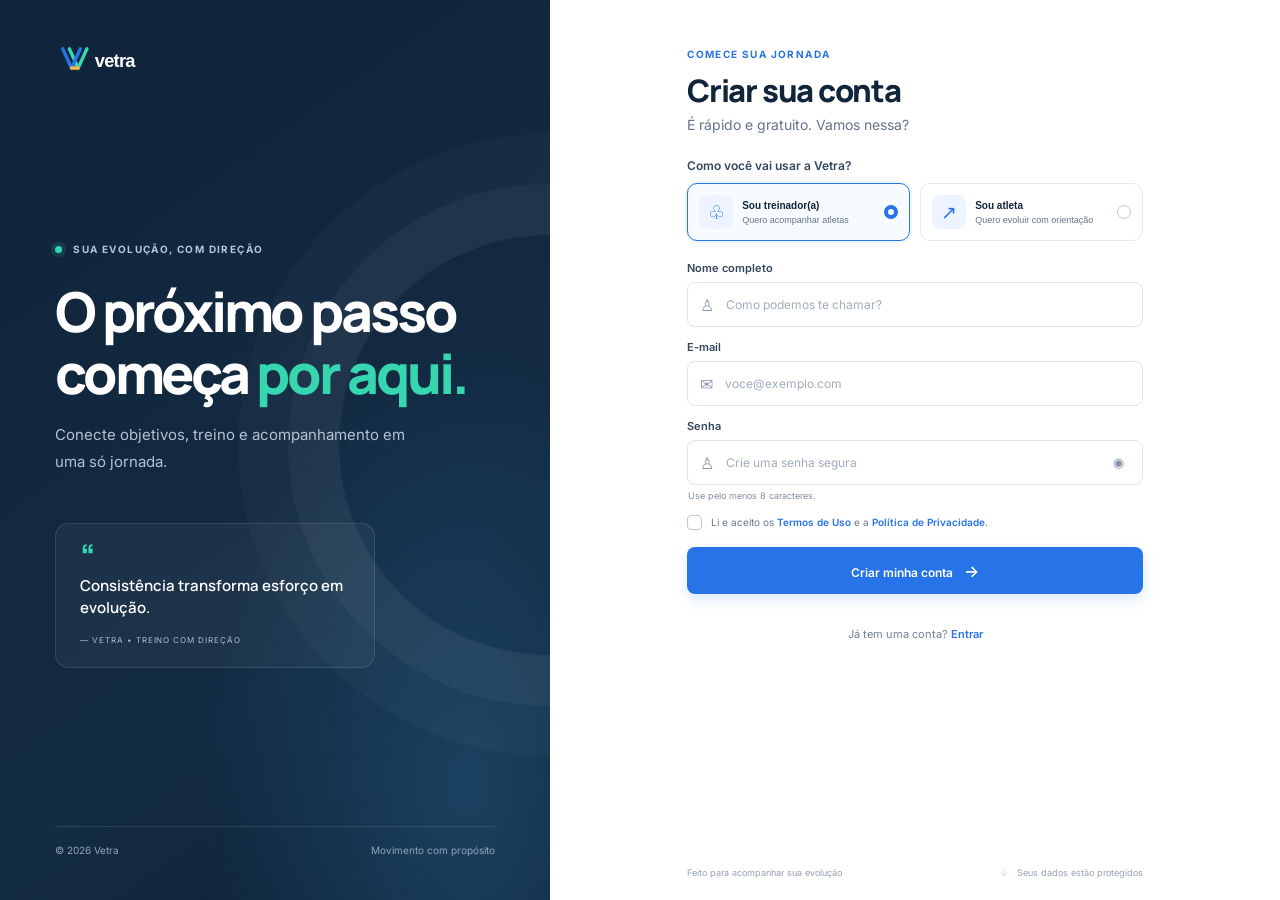
==== index.html @ 1fa02677 "Initial commit: adicionar arquivos da plataforma" ====
<!doctype html><html lang="pt-BR"><head><meta charset="UTF-8"><meta name="viewport" content="width=device-width,initial-scale=1"><meta name="theme-color" content="#10243a"><title>Criar conta | Vetra</title><link rel="preconnect" href="https://fonts.googleapis.com"><link rel="preconnect" href="https://fonts.gstatic.com" crossorigin><link href="https://fonts.googleapis.com/css2?family=Inter:wght@400;500;600;700&family=Manrope:wght@500;600;700;800&display=swap" rel="stylesheet"><link rel="stylesheet" href="styles.css"></head><body><main class="shell"><aside class="brand"><img class="logo" src="assets/vetra-logo-branco.svg" alt="Vetra — Treino com direção"><div class="brand-copy"><span class="eyebrow"><i></i> SUA EVOLUÇÃO, COM DIREÇÃO</span><h1>O próximo passo<br>começa <em>por aqui.</em></h1><p>Conecte objetivos, treino e acompanhamento em uma só jornada.</p><div class="quote"><b>“</b><strong>Consistência transforma esforço em evolução.</strong><small>— VETRA • TREINO COM DIREÇÃO</small></div></div><div class="brand-foot"><span>© 2026 Vetra</span><span>Movimento com propósito</span></div></aside><section class="panel"><img class="mobile-logo" src="assets/vetra-logo.svg" alt="Vetra"><div class="form-wrap"><div class="heading"><span class="step">COMECE SUA JORNADA</span><h2>Criar sua conta</h2><p>É rápido e gratuito. Vamos nessa?</p></div><label class="role-title">Como você vai usar a Vetra?</label><div class="roles" role="tablist"><button class="role active" data-role="treinador(a)" aria-selected="true" role="tab"><span class="role-icon">♧</span><span><b>Sou treinador(a)</b><small>Quero acompanhar atletas</small></span><i class="radio"></i></button><button class="role" data-role="atleta" aria-selected="false" role="tab"><span class="role-icon">↗</span><span><b>Sou atleta</b><small>Quero evoluir com orientação</small></span><i class="radio"></i></button></div><form id="signup" novalidate><div class="field"><label for="name">Nome completo</label><div class="input"><span>♙</span><input id="name" autocomplete="name" placeholder="Como podemos te chamar?" required></div><small class="error"></small></div><div class="field"><label for="email">E-mail</label><div class="input"><span>✉</span><input id="email" type="email" autocomplete="email" placeholder="voce@exemplo.com" required></div><small class="error"></small></div><div class="field"><label for="password">Senha</label><div class="input"><span>♙</span><input id="password" type="password" autocomplete="new-password" minlength="8" placeholder="Crie uma senha segura" required><button type="button" id="toggle" aria-label="Mostrar senha">◉</button></div><small class="hint">Use pelo menos 8 caracteres.</small><small class="error"></small></div><label class="terms"><input id="accept" type="checkbox"><span class="check"></span><span>Li e aceito os <a href="#termos">Termos de Uso</a> e a <a href="#privacidade">Política de Privacidade</a>.</span></label><button class="submit" type="submit">Criar minha conta <span>→</span></button><p class="feedback" aria-live="polite"></p></form><div class="login">Já tem uma conta? <a href="#login">Entrar</a></div></div><footer><span>Feito para acompanhar sua evolução</span><span>♧ &nbsp; Seus dados estão protegidos</span></footer></section></main><script src="app.js"></script></body></html>
---- styles.css ----
:root{font-family:Inter,Arial,sans-serif;color:#10243a;background:#f5f8fc;--navy:#10243a;--blue:#2674e8;--mint:#35d6b0;--muted:#64748b;--line:#e4eaf2}*{box-sizing:border-box}body{margin:0;min-width:320px}.shell{min-height:100vh;display:grid;grid-template-columns:minmax(350px,43%) 1fr;background:#fff}.brand{position:relative;overflow:hidden;display:flex;flex-direction:column;padding:44px 10%;color:white;background:radial-gradient(ellipse at 85% 87%,#1b4261,transparent 40%),linear-gradient(145deg,#10243a,#132b43 68%,#0d2034)}.brand:after{content:"";position:absolute;width:420px;height:420px;border-radius:50%;border:1px solid #ffffff12;right:-210px;top:26%;box-shadow:0 0 0 50px #ffffff09,0 0 0 100px #ffffff06}.logo{width:140px}.brand-copy{position:relative;z-index:1;margin:auto 0}.eyebrow,.step{font-size:10px;letter-spacing:.14em;font-weight:700}.eyebrow{color:#b5c6d5}.eyebrow i{display:inline-block;width:7px;height:7px;margin-right:8px;border-radius:50%;background:var(--mint);box-shadow:0 0 0 4px #35d6b022}.brand h1{font:800 clamp(40px,4.3vw,58px)/1.12 Manrope,Inter,sans-serif;letter-spacing:-.055em;margin:24px 0 16px}.brand h1 em{font-style:normal;color:var(--mint)}.brand-copy>p{color:#b4c3d2;font-size:15px;line-height:1.8;max-width:370px}.quote{margin-top:48px;padding:22px 24px;width:min(320px,100%);border:1px solid #ffffff1c;background:#ffffff0b;border-radius:14px;display:grid;gap:9px}.quote b{font:700 34px/20px Manrope;color:var(--mint)}.quote strong{font:600 15px/1.5 Manrope}.quote small{color:#adbdcc;font-size:8px;letter-spacing:.12em;margin-top:6px}.brand-foot{position:relative;z-index:1;border-top:1px solid #ffffff1a;padding-top:17px;display:flex;justify-content:space-between;color:#91a5b9;font-size:10px}.panel{min-height:100vh;display:flex;flex-direction:column;align-items:center;justify-content:center;padding:42px 6% 22px}.form-wrap{width:min(100%,456px)}.heading{margin-bottom:25px}.step{color:var(--blue)}h2{font:800 31px/1.2 Manrope,Inter,sans-serif;letter-spacing:-.04em;margin:10px 0 7px}.heading p{font-size:14px;color:var(--muted);margin:0}.role-title{display:block;font-size:12px;font-weight:600;margin-bottom:10px;color:#34465b}.roles{display:grid;grid-template-columns:1fr 1fr;gap:10px;margin-bottom:20px}.role{display:flex;align-items:center;gap:9px;text-align:left;border:1px solid var(--line);background:#fff;border-radius:10px;padding:11px;cursor:pointer;color:var(--navy)}.role.active{border-color:var(--blue);background:#f7faff;box-shadow:0 0 0 2px #2674e812}.role-icon{display:grid;place-items:center;width:34px;height:34px;flex:0 0 34px;border-radius:9px;background:#edf4ff;color:var(--blue);font-size:19px}.role b{display:block;font-size:10px}.role small{display:block;font-size:9px;color:var(--muted);margin-top:4px;white-space:nowrap}.radio{margin-left:auto;width:14px;height:14px;flex:0 0 14px;border:1px solid #bdc9d7;border-radius:50%}.role.active .radio{border:4px solid var(--blue)}.field{margin-bottom:13px}.field label{display:block;font-size:11px;font-weight:600;margin-bottom:7px;color:#34465b}.input{height:45px;display:flex;align-items:center;gap:10px;padding:0 12px;border:1px solid #dce4ed;border-radius:8px}.input:focus-within{border-color:#7aa8f1;box-shadow:0 0 0 3px #2674e814}.input>span{color:#8b9aae}.input input{width:100%;border:0;outline:0;font:12px Inter;color:var(--navy)}.input input::placeholder{color:#a1adbb}.input button{border:0;background:none;color:#8392a5;cursor:pointer}.hint,.error{display:block;font-size:9px;color:#8290a0;margin:5px 1px 0}.error{display:none;color:#cc4452}.field.invalid .input{border-color:#d65965}.field.invalid .error{display:block}.field.invalid .hint{display:none}.terms{display:flex;align-items:flex-start;gap:9px;margin:7px 0 17px;color:#68778a;font-size:10px;line-height:1.6;cursor:pointer}.terms input{position:absolute;opacity:0}.check{width:15px;height:15px;flex:0 0 15px;margin-top:1px;border:1px solid #bdc9d7;border-radius:4px}.terms input:checked+.check{background:var(--blue);border-color:var(--blue)}.terms input:checked+.check:after{content:'✓';display:block;text-align:center;color:white;font-size:11px}.terms a,.login a{color:var(--blue);font-weight:600;text-decoration:none}.terms a:hover,.login a:hover{text-decoration:underline}.submit{width:100%;height:47px;border:0;border-radius:8px;background:var(--blue);color:#fff;font:600 12px Inter;cursor:pointer;box-shadow:0 5px 13px #2674e82b}.submit:hover{background:#1d65d0}.submit span{margin-left:8px;font-size:16px}.feedback{min-height:14px;margin:7px 0 0;text-align:center;color:#16876e;font-size:10px}.feedback.error{color:#cc4452}.login{text-align:center;margin-top:12px;font-size:11px;color:#718096}footer{width:min(100%,456px);display:flex;justify-content:space-between;gap:12px;margin-top:auto;padding-top:28px;color:#94a1b1;font-size:9px}.mobile-logo{display:none}@media(max-width:900px){.shell{grid-template-columns:38% 1fr}.brand{padding:34px 8%}.brand h1{font-size:42px}.panel{padding-inline:5%}.roles{grid-template-columns:1fr;gap:7px;margin-bottom:15px}.role{padding:9px 11px}}@media(max-width:680px){.shell{display:block}.brand{display:none}.panel{min-height:100vh;justify-content:flex-start;padding:22px 22px 18px}.mobile-logo{display:block;width:116px;margin:0 auto 34px}.form-wrap{margin:auto 0}.heading h2{font-size:28px}.roles{grid-template-columns:1fr 1fr}.role{gap:7px;padding:10px 8px}.role-icon{width:30px;height:30px;flex-basis:30px}.role b{font-size:9px}.role small{font-size:8px}.radio{width:12px;height:12px;flex-basis:12px}footer{margin:30px auto 0;padding-top:15px;border-top:1px solid #edf0f5;flex-wrap:wrap}}@media(max-width:370px){.panel{padding-inline:16px}.roles{grid-template-columns:1fr}.role{padding:10px}}
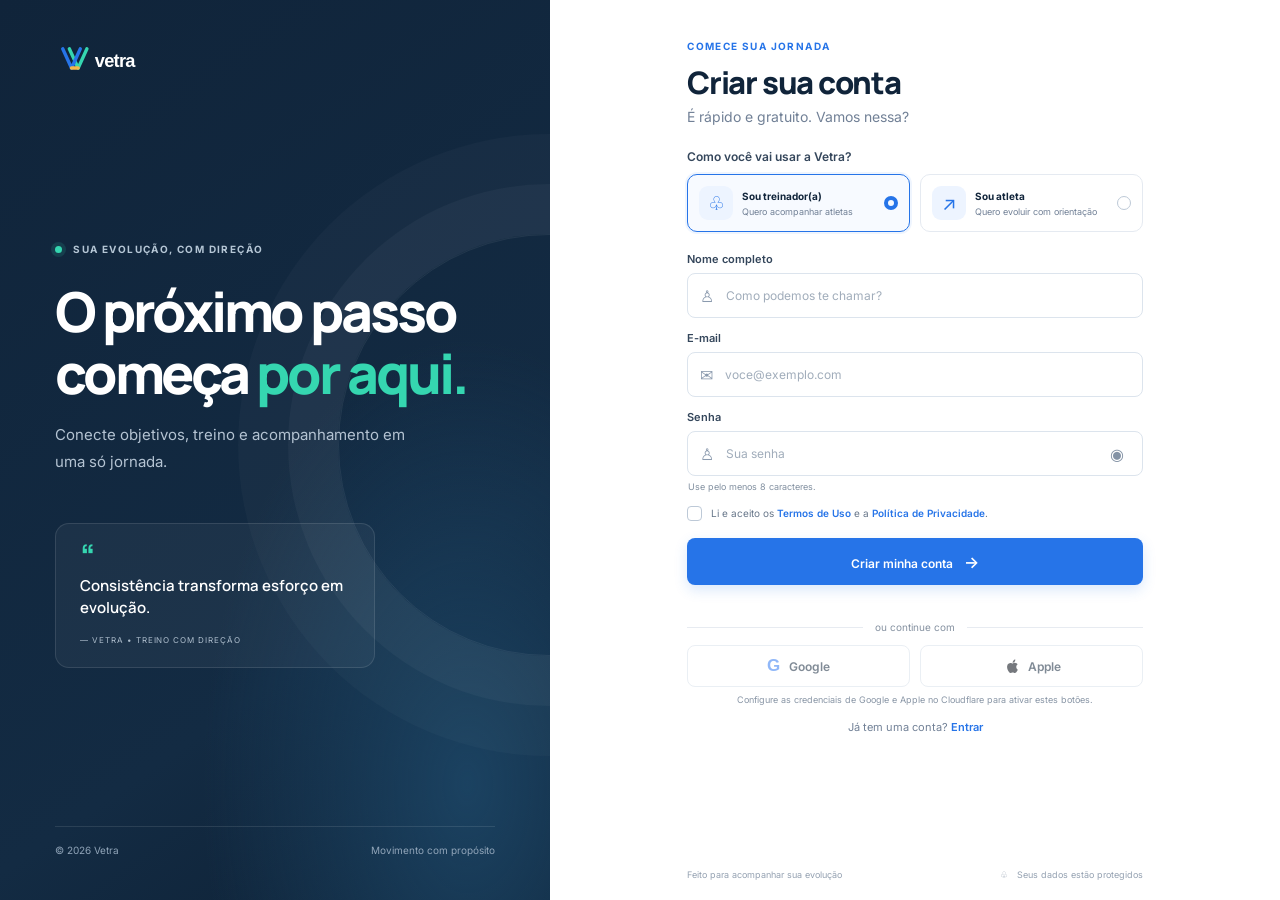
==== commit 532d7f22: "Add authentication and trainer workspace" ====
--- a/index.html
+++ b/index.html
@@ -1 +1,73 @@
-<!doctype html><html lang="pt-BR"><head><meta charset="UTF-8"><meta name="viewport" content="width=device-width,initial-scale=1"><meta name="theme-color" content="#10243a"><title>Criar conta | Vetra</title><link rel="preconnect" href="https://fonts.googleapis.com"><link rel="preconnect" href="https://fonts.gstatic.com" crossorigin><link href="https://fonts.googleapis.com/css2?family=Inter:wght@400;500;600;700&family=Manrope:wght@500;600;700;800&display=swap" rel="stylesheet"><link rel="stylesheet" href="styles.css"></head><body><main class="shell"><aside class="brand"><img class="logo" src="assets/vetra-logo-branco.svg" alt="Vetra — Treino com direção"><div class="brand-copy"><span class="eyebrow"><i></i> SUA EVOLUÇÃO, COM DIREÇÃO</span><h1>O próximo passo<br>começa <em>por aqui.</em></h1><p>Conecte objetivos, treino e acompanhamento em uma só jornada.</p><div class="quote"><b>“</b><strong>Consistência transforma esforço em evolução.</strong><small>— VETRA • TREINO COM DIREÇÃO</small></div></div><div class="brand-foot"><span>© 2026 Vetra</span><span>Movimento com propósito</span></div></aside><section class="panel"><img class="mobile-logo" src="assets/vetra-logo.svg" alt="Vetra"><div class="form-wrap"><div class="heading"><span class="step">COMECE SUA JORNADA</span><h2>Criar sua conta</h2><p>É rápido e gratuito. Vamos nessa?</p></div><label class="role-title">Como você vai usar a Vetra?</label><div class="roles" role="tablist"><button class="role active" data-role="treinador(a)" aria-selected="true" role="tab"><span class="role-icon">♧</span><span><b>Sou treinador(a)</b><small>Quero acompanhar atletas</small></span><i class="radio"></i></button><button class="role" data-role="atleta" aria-selected="false" role="tab"><span class="role-icon">↗</span><span><b>Sou atleta</b><small>Quero evoluir com orientação</small></span><i class="radio"></i></button></div><form id="signup" novalidate><div class="field"><label for="name">Nome completo</label><div class="input"><span>♙</span><input id="name" autocomplete="name" placeholder="Como podemos te chamar?" required></div><small class="error"></small></div><div class="field"><label for="email">E-mail</label><div class="input"><span>✉</span><input id="email" type="email" autocomplete="email" placeholder="voce@exemplo.com" required></div><small class="error"></small></div><div class="field"><label for="password">Senha</label><div class="input"><span>♙</span><input id="password" type="password" autocomplete="new-password" minlength="8" placeholder="Crie uma senha segura" required><button type="button" id="toggle" aria-label="Mostrar senha">◉</button></div><small class="hint">Use pelo menos 8 caracteres.</small><small class="error"></small></div><label class="terms"><input id="accept" type="checkbox"><span class="check"></span><span>Li e aceito os <a href="#termos">Termos de Uso</a> e a <a href="#privacidade">Política de Privacidade</a>.</span></label><button class="submit" type="submit">Criar minha conta <span>→</span></button><p class="feedback" aria-live="polite"></p></form><div class="login">Já tem uma conta? <a href="#login">Entrar</a></div></div><footer><span>Feito para acompanhar sua evolução</span><span>♧ &nbsp; Seus dados estão protegidos</span></footer></section></main><script src="app.js"></script></body></html>+<!doctype html>
+<html lang="pt-BR">
+<head>
+  <meta charset="UTF-8"><meta name="viewport" content="width=device-width,initial-scale=1"><meta name="theme-color" content="#10243a">
+  <meta name="description" content="Vetra — gestão de treinos e acompanhamento de atletas.">
+  <title>Vetra — Treino com direção</title>
+  <link rel="preconnect" href="https://fonts.googleapis.com"><link rel="preconnect" href="https://fonts.gstatic.com" crossorigin>
+  <link href="https://fonts.googleapis.com/css2?family=Inter:wght@400;500;600;700&family=Manrope:wght@500;600;700;800&display=swap" rel="stylesheet">
+  <link rel="stylesheet" href="styles.css">
+</head>
+<body>
+<div id="auth-view">
+  <main class="auth-shell">
+    <aside class="brand">
+      <img class="logo" src="assets/vetra-logo-branco.svg" alt="Vetra — Treino com direção">
+      <div class="brand-copy"><span class="eyebrow"><i></i> SUA EVOLUÇÃO, COM DIREÇÃO</span><h1>O próximo passo<br>começa <em>por aqui.</em></h1><p>Conecte objetivos, treino e acompanhamento em uma só jornada.</p><div class="quote"><b>“</b><strong>Consistência transforma esforço em evolução.</strong><small>— VETRA • TREINO COM DIREÇÃO</small></div></div>
+      <div class="brand-foot"><span>© 2026 Vetra</span><span>Movimento com propósito</span></div>
+    </aside>
+    <section class="auth-panel">
+      <img class="mobile-logo" src="assets/vetra-logo.svg" alt="Vetra">
+      <div class="auth-wrap">
+        <div class="auth-heading"><span class="step" id="auth-eyebrow">COMECE SUA JORNADA</span><h2 id="auth-title">Criar sua conta</h2><p id="auth-subtitle">É rápido e gratuito. Vamos nessa?</p></div>
+        <div id="signup-role">
+          <label class="role-title">Como você vai usar a Vetra?</label>
+          <div class="roles" role="tablist" aria-label="Tipo de conta">
+            <button class="role active" data-role="treinador(a)" aria-selected="true" role="tab"><span class="role-icon">♧</span><span><b>Sou treinador(a)</b><small>Quero acompanhar atletas</small></span><i class="radio"></i></button>
+            <button class="role" data-role="atleta" aria-selected="false" role="tab"><span class="role-icon">↗</span><span><b>Sou atleta</b><small>Quero evoluir com orientação</small></span><i class="radio"></i></button>
+          </div>
+        </div>
+        <form id="auth-form" novalidate>
+          <div class="field signup-only"><label for="name">Nome completo</label><div class="input"><span>♙</span><input id="name" autocomplete="name" placeholder="Como podemos te chamar?"></div><small class="field-error"></small></div>
+          <div class="field"><label for="email">E-mail</label><div class="input"><span>✉</span><input id="email" type="email" autocomplete="email" placeholder="voce@exemplo.com" required></div><small class="field-error"></small></div>
+          <div class="field"><label for="password">Senha</label><div class="input"><span>♙</span><input id="password" type="password" autocomplete="current-password" placeholder="Sua senha" required><button type="button" id="toggle-password" aria-label="Mostrar senha">◉</button></div><small class="hint signup-only">Use pelo menos 8 caracteres.</small><small class="field-error"></small></div>
+          <label class="terms signup-only"><input id="terms" type="checkbox"><span class="check"></span><span>Li e aceito os <a href="#termos">Termos de Uso</a> e a <a href="#privacidade">Política de Privacidade</a>.</span></label>
+          <button class="submit" id="auth-submit" type="submit">Criar minha conta <span>→</span></button>
+          <p class="feedback" id="auth-feedback" aria-live="polite"></p>
+        </form>
+        <div class="divider"><span>ou continue com</span></div>
+        <div class="social-actions">
+          <button class="social-button" data-provider="google"><span class="google-mark">G</span><span>Google</span></button>
+          <button class="social-button" data-provider="apple"><svg viewBox="0 0 20 22" aria-hidden="true"><path d="M16.6 11.8c0-2 1.6-3 1.7-3.1a3.8 3.8 0 0 0-3-1.6c-1.3-.1-2.5.8-3.2.8-.7 0-1.7-.8-2.8-.8a4.2 4.2 0 0 0-3.5 2.1c-1.5 2.6-.4 6.4 1 8.5.7 1 1.5 2.2 2.6 2.2 1 0 1.4-.7 2.7-.7s1.7.7 2.8.7 1.8-1 2.5-2.2c.8-1.1 1.1-2.3 1.1-2.4-.1 0-2-.8-2-3.5ZM14.5 5.7c.6-.7 1-1.7.9-2.7-.9 0-1.9.6-2.5 1.3-.5.6-1 1.7-.9 2.6 1 0 1.9-.5 2.5-1.2Z"/></svg><span>Apple</span></button>
+        </div>
+        <p class="provider-note" id="provider-note">Login social em configuração.</p>
+        <div class="auth-switch" id="auth-switch">Já tem uma conta? <button type="button" data-screen="login">Entrar</button></div>
+      </div>
+      <footer><span>Feito para acompanhar sua evolução</span><span>♧ &nbsp; Seus dados estão protegidos</span></footer>
+    </section>
+  </main>
+</div>
+<div id="coach-view" class="is-hidden">
+  <div class="app-frame">
+    <aside class="sidebar" id="sidebar">
+      <div class="side-brand"><img src="assets/vetra-logo-branco.svg" alt="Vetra"></div>
+      <div class="workspace-label">ASSESSORIA</div>
+      <nav class="main-nav" aria-label="Navegação principal">
+        <button class="nav-item active" data-page="dashboard"><span>⌂</span>Visão geral</button>
+        <button class="nav-item" data-page="athletes"><span>♧</span>Meus atletas</button>
+        <button class="nav-item" data-page="workouts"><span>▤</span>Planos e treinos</button>
+        <button class="nav-item" data-page="calendar"><span>▦</span>Agenda</button>
+        <button class="nav-item" data-page="feedback"><span>◌</span>Feedbacks <i id="feedback-count"></i></button>
+        <button class="nav-item" data-page="reports"><span>↗</span>Relatórios</button>
+      </nav>
+      <div class="sidebar-bottom"><button class="nav-item" data-page="settings"><span>⚙</span>Configurações</button><div class="user-mini"><div class="avatar" id="side-avatar">V</div><div><b id="side-name">Treinador</b><small>Treinador Vetra</small></div><button id="logout" aria-label="Sair">↪</button></div></div>
+    </aside>
+    <main class="workspace">
+      <header class="topbar"><button id="mobile-menu" aria-label="Abrir menu">☰</button><div class="crumb">Vetra <span>/</span> <b id="page-crumb">Visão geral</b></div><div class="top-actions"><span class="today-label" id="today-label"></span><button class="icon-button" aria-label="Notificações">♧</button><div class="avatar top-avatar" id="top-avatar">V</div></div></header>
+      <section id="page-content" class="page-content"></section>
+    </main>
+  </div>
+</div>
+<div id="modal-root"></div>
+<script src="app.js"></script>
+</body></html>
--- a/styles.css
+++ b/styles.css
@@ -1 +1,5 @@
-:root{font-family:Inter,Arial,sans-serif;color:#10243a;background:#f5f8fc;--navy:#10243a;--blue:#2674e8;--mint:#35d6b0;--muted:#64748b;--line:#e4eaf2}*{box-sizing:border-box}body{margin:0;min-width:320px}.shell{min-height:100vh;display:grid;grid-template-columns:minmax(350px,43%) 1fr;background:#fff}.brand{position:relative;overflow:hidden;display:flex;flex-direction:column;padding:44px 10%;color:white;background:radial-gradient(ellipse at 85% 87%,#1b4261,transparent 40%),linear-gradient(145deg,#10243a,#132b43 68%,#0d2034)}.brand:after{content:"";position:absolute;width:420px;height:420px;border-radius:50%;border:1px solid #ffffff12;right:-210px;top:26%;box-shadow:0 0 0 50px #ffffff09,0 0 0 100px #ffffff06}.logo{width:140px}.brand-copy{position:relative;z-index:1;margin:auto 0}.eyebrow,.step{font-size:10px;letter-spacing:.14em;font-weight:700}.eyebrow{color:#b5c6d5}.eyebrow i{display:inline-block;width:7px;height:7px;margin-right:8px;border-radius:50%;background:var(--mint);box-shadow:0 0 0 4px #35d6b022}.brand h1{font:800 clamp(40px,4.3vw,58px)/1.12 Manrope,Inter,sans-serif;letter-spacing:-.055em;margin:24px 0 16px}.brand h1 em{font-style:normal;color:var(--mint)}.brand-copy>p{color:#b4c3d2;font-size:15px;line-height:1.8;max-width:370px}.quote{margin-top:48px;padding:22px 24px;width:min(320px,100%);border:1px solid #ffffff1c;background:#ffffff0b;border-radius:14px;display:grid;gap:9px}.quote b{font:700 34px/20px Manrope;color:var(--mint)}.quote strong{font:600 15px/1.5 Manrope}.quote small{color:#adbdcc;font-size:8px;letter-spacing:.12em;margin-top:6px}.brand-foot{position:relative;z-index:1;border-top:1px solid #ffffff1a;padding-top:17px;display:flex;justify-content:space-between;color:#91a5b9;font-size:10px}.panel{min-height:100vh;display:flex;flex-direction:column;align-items:center;justify-content:center;padding:42px 6% 22px}.form-wrap{width:min(100%,456px)}.heading{margin-bottom:25px}.step{color:var(--blue)}h2{font:800 31px/1.2 Manrope,Inter,sans-serif;letter-spacing:-.04em;margin:10px 0 7px}.heading p{font-size:14px;color:var(--muted);margin:0}.role-title{display:block;font-size:12px;font-weight:600;margin-bottom:10px;color:#34465b}.roles{display:grid;grid-template-columns:1fr 1fr;gap:10px;margin-bottom:20px}.role{display:flex;align-items:center;gap:9px;text-align:left;border:1px solid var(--line);background:#fff;border-radius:10px;padding:11px;cursor:pointer;color:var(--navy)}.role.active{border-color:var(--blue);background:#f7faff;box-shadow:0 0 0 2px #2674e812}.role-icon{display:grid;place-items:center;width:34px;height:34px;flex:0 0 34px;border-radius:9px;background:#edf4ff;color:var(--blue);font-size:19px}.role b{display:block;font-size:10px}.role small{display:block;font-size:9px;color:var(--muted);margin-top:4px;white-space:nowrap}.radio{margin-left:auto;width:14px;height:14px;flex:0 0 14px;border:1px solid #bdc9d7;border-radius:50%}.role.active .radio{border:4px solid var(--blue)}.field{margin-bottom:13px}.field label{display:block;font-size:11px;font-weight:600;margin-bottom:7px;color:#34465b}.input{height:45px;display:flex;align-items:center;gap:10px;padding:0 12px;border:1px solid #dce4ed;border-radius:8px}.input:focus-within{border-color:#7aa8f1;box-shadow:0 0 0 3px #2674e814}.input>span{color:#8b9aae}.input input{width:100%;border:0;outline:0;font:12px Inter;color:var(--navy)}.input input::placeholder{color:#a1adbb}.input button{border:0;background:none;color:#8392a5;cursor:pointer}.hint,.error{display:block;font-size:9px;color:#8290a0;margin:5px 1px 0}.error{display:none;color:#cc4452}.field.invalid .input{border-color:#d65965}.field.invalid .error{display:block}.field.invalid .hint{display:none}.terms{display:flex;align-items:flex-start;gap:9px;margin:7px 0 17px;color:#68778a;font-size:10px;line-height:1.6;cursor:pointer}.terms input{position:absolute;opacity:0}.check{width:15px;height:15px;flex:0 0 15px;margin-top:1px;border:1px solid #bdc9d7;border-radius:4px}.terms input:checked+.check{background:var(--blue);border-color:var(--blue)}.terms input:checked+.check:after{content:'✓';display:block;text-align:center;color:white;font-size:11px}.terms a,.login a{color:var(--blue);font-weight:600;text-decoration:none}.terms a:hover,.login a:hover{text-decoration:underline}.submit{width:100%;height:47px;border:0;border-radius:8px;background:var(--blue);color:#fff;font:600 12px Inter;cursor:pointer;box-shadow:0 5px 13px #2674e82b}.submit:hover{background:#1d65d0}.submit span{margin-left:8px;font-size:16px}.feedback{min-height:14px;margin:7px 0 0;text-align:center;color:#16876e;font-size:10px}.feedback.error{color:#cc4452}.login{text-align:center;margin-top:12px;font-size:11px;color:#718096}footer{width:min(100%,456px);display:flex;justify-content:space-between;gap:12px;margin-top:auto;padding-top:28px;color:#94a1b1;font-size:9px}.mobile-logo{display:none}@media(max-width:900px){.shell{grid-template-columns:38% 1fr}.brand{padding:34px 8%}.brand h1{font-size:42px}.panel{padding-inline:5%}.roles{grid-template-columns:1fr;gap:7px;margin-bottom:15px}.role{padding:9px 11px}}@media(max-width:680px){.shell{display:block}.brand{display:none}.panel{min-height:100vh;justify-content:flex-start;padding:22px 22px 18px}.mobile-logo{display:block;width:116px;margin:0 auto 34px}.form-wrap{margin:auto 0}.heading h2{font-size:28px}.roles{grid-template-columns:1fr 1fr}.role{gap:7px;padding:10px 8px}.role-icon{width:30px;height:30px;flex-basis:30px}.role b{font-size:9px}.role small{font-size:8px}.radio{width:12px;height:12px;flex-basis:12px}footer{margin:30px auto 0;padding-top:15px;border-top:1px solid #edf0f5;flex-wrap:wrap}}@media(max-width:370px){.panel{padding-inline:16px}.roles{grid-template-columns:1fr}.role{padding:10px}}+:root{font-family:Inter,Arial,sans-serif;color:#10243a;background:#f4f7fb;--navy:#10243a;--navy2:#18344f;--blue:#2674e8;--mint:#35d6b0;--muted:#718096;--line:#e5eaf1;--card:#fff;--danger:#cc4452}*{box-sizing:border-box}body{margin:0;min-width:320px;background:#f4f7fb}button,input,select,textarea{font:inherit}button{cursor:pointer}button:disabled{opacity:.58;cursor:not-allowed}.is-hidden{display:none!important}.auth-shell{min-height:100vh;display:grid;grid-template-columns:minmax(350px,43%) 1fr;background:#fff}.brand{position:relative;overflow:hidden;display:flex;flex-direction:column;padding:44px 10%;color:#fff;background:radial-gradient(ellipse at 85% 87%,#1b4261,transparent 40%),linear-gradient(145deg,#10243a,#132b43 68%,#0d2034)}.brand:after{content:"";position:absolute;width:420px;height:420px;border-radius:50%;border:1px solid #ffffff12;right:-210px;top:26%;box-shadow:0 0 0 50px #ffffff09,0 0 0 100px #ffffff06}.logo{width:140px}.brand-copy{position:relative;z-index:1;margin:auto 0}.eyebrow,.step{font-size:10px;letter-spacing:.14em;font-weight:700}.eyebrow{color:#b5c6d5}.eyebrow i{display:inline-block;width:7px;height:7px;margin-right:8px;border-radius:50%;background:var(--mint);box-shadow:0 0 0 4px #35d6b022}.brand h1{font:800 clamp(40px,4.3vw,58px)/1.12 Manrope,Inter,sans-serif;letter-spacing:-.055em;margin:24px 0 16px}.brand h1 em{font-style:normal;color:var(--mint)}.brand-copy>p{color:#b4c3d2;font-size:15px;line-height:1.8;max-width:370px}.quote{margin-top:48px;padding:22px 24px;width:min(320px,100%);border:1px solid #ffffff1c;background:#ffffff0b;border-radius:14px;display:grid;gap:9px}.quote b{font:700 34px/20px Manrope;color:var(--mint)}.quote strong{font:600 15px/1.5 Manrope}.quote small{color:#adbdcc;font-size:8px;letter-spacing:.12em;margin-top:6px}.brand-foot{position:relative;z-index:1;border-top:1px solid #ffffff1a;padding-top:17px;display:flex;justify-content:space-between;color:#91a5b9;font-size:10px}.auth-panel{min-height:100vh;display:flex;flex-direction:column;align-items:center;justify-content:center;padding:34px 6% 20px}.auth-wrap{width:min(100%,456px)}.auth-heading{margin-bottom:24px}.step{color:var(--blue)}h2{font:800 31px/1.2 Manrope,Inter,sans-serif;letter-spacing:-.04em;margin:10px 0 7px}.auth-heading p{font-size:14px;color:var(--muted);margin:0}.role-title{display:block;font-size:12px;font-weight:600;margin-bottom:10px;color:#34465b}.roles{display:grid;grid-template-columns:1fr 1fr;gap:10px;margin-bottom:20px}.role{display:flex;align-items:center;gap:9px;text-align:left;border:1px solid var(--line);background:#fff;border-radius:10px;padding:11px;cursor:pointer;color:var(--navy)}.role.active{border-color:var(--blue);background:#f7faff;box-shadow:0 0 0 2px #2674e812}.role-icon{display:grid;place-items:center;width:34px;height:34px;flex:0 0 34px;border-radius:9px;background:#edf4ff;color:var(--blue);font-size:19px}.role b{display:block;font-size:10px}.role small{display:block;font-size:9px;color:var(--muted);margin-top:4px;white-space:nowrap}.radio{margin-left:auto;width:14px;height:14px;flex:0 0 14px;border:1px solid #bdc9d7;border-radius:50%}.role.active .radio{border:4px solid var(--blue)}.field{margin-bottom:13px}.field label{display:block;font-size:11px;font-weight:600;margin-bottom:7px;color:#34465b}.input{height:45px;display:flex;align-items:center;gap:10px;padding:0 12px;border:1px solid #dce4ed;border-radius:8px}.input:focus-within{border-color:#7aa8f1;box-shadow:0 0 0 3px #2674e814}.input>span{color:#8b9aae}.input input{width:100%;border:0;outline:0;font:12px Inter;color:var(--navy)}.input input::placeholder{color:#a1adbb}.input button{border:0;background:none;color:#8392a5;cursor:pointer}.hint,.field-error{display:block;font-size:9px;color:#8290a0;margin:5px 1px 0}.field-error{display:none;color:var(--danger)}.field.invalid .input{border-color:#d65965}.field.invalid .field-error{display:block}.field.invalid .hint{display:none}.terms{display:flex;align-items:flex-start;gap:9px;margin:7px 0 17px;color:#68778a;font-size:10px;line-height:1.6;cursor:pointer}.terms input{position:absolute;opacity:0}.check{width:15px;height:15px;flex:0 0 15px;margin-top:1px;border:1px solid #bdc9d7;border-radius:4px}.terms input:checked+.check{background:var(--blue);border-color:var(--blue)}.terms input:checked+.check:after{content:'✓';display:block;text-align:center;color:white;font-size:11px}.terms a,.auth-switch button{color:var(--blue);font-weight:600;text-decoration:none}.submit{width:100%;height:47px;border:0;border-radius:8px;background:var(--blue);color:#fff;font:600 12px Inter;cursor:pointer;box-shadow:0 5px 13px #2674e82b}.submit:hover{background:#1d65d0}.submit span{margin-left:8px;font-size:16px}.feedback{min-height:14px;margin:7px 0 0;text-align:center;color:#16876e;font-size:10px}.feedback.error{color:var(--danger)}.divider{display:flex;align-items:center;gap:12px;margin:15px 0 12px;color:#8591a0;font-size:10px}.divider:before,.divider:after{content:"";height:1px;background:#e7ebf1;flex:1}.social-actions{display:grid;grid-template-columns:1fr 1fr;gap:10px}.social-button{height:42px;display:flex;align-items:center;justify-content:center;gap:9px;border:1px solid #dce4ed;background:#fff;color:#26384b;border-radius:8px;font-size:12px;font-weight:600}.social-button:hover:not(:disabled){background:#f8fafc;border-color:#bdc9d7}.social-button svg{width:16px;height:18px;fill:#121820}.google-mark{font:700 17px Arial;color:#4285f4}.provider-note{min-height:13px;text-align:center;color:#8895a5;font-size:9px;margin:7px 0 0}.auth-switch{text-align:center;margin-top:13px;font-size:11px;color:#718096}.auth-switch button{border:0;background:none;padding:0}.auth-panel footer{width:min(100%,456px);display:flex;justify-content:space-between;gap:12px;margin-top:auto;padding-top:24px;color:#94a1b1;font-size:9px}.mobile-logo{display:none}.app-frame{min-height:100vh}.sidebar{width:248px;position:fixed;inset:0 auto 0 0;z-index:10;display:flex;flex-direction:column;padding:20px 14px 14px;background:var(--navy);color:#fff}.side-brand{padding:8px 12px 30px;border-bottom:1px solid #ffffff17}.side-brand img{width:118px}.workspace-label{padding:22px 12px 10px;font-size:9px;letter-spacing:.14em;color:#90a3b6;font-weight:700}.main-nav{display:grid;gap:5px}.nav-item{display:flex;align-items:center;gap:12px;width:100%;padding:11px 12px;border:0;border-radius:8px;background:transparent;color:#c2cfdb;text-align:left;font-size:12px}.nav-item>span{width:18px;text-align:center;font-size:17px}.nav-item:hover{background:#ffffff0d;color:white}.nav-item.active{color:#fff;background:#2674e82b;box-shadow:inset 3px 0 var(--mint)}.nav-item i{margin-left:auto;width:7px;height:7px;border-radius:50%;background:var(--mint)}.sidebar-bottom{margin-top:auto}.user-mini{display:flex;align-items:center;gap:10px;border-top:1px solid #ffffff19;margin-top:14px;padding:17px 8px 6px}.avatar{width:34px;height:34px;border-radius:50%;display:grid;place-items:center;background:#d8eeeb;color:#1d6e69;font-weight:700;font-size:12px;flex:0 0 auto}.user-mini>div:nth-child(2){min-width:0;display:grid;gap:3px}.user-mini b{font-size:11px;max-width:125px;overflow:hidden;text-overflow:ellipsis;white-space:nowrap}.user-mini small{font-size:9px;color:#a7b5c3}.user-mini>button{margin-left:auto;border:0;background:none;color:#c2cfdb;font-size:18px}.workspace{min-height:100vh;margin-left:248px}.topbar{height:68px;display:flex;align-items:center;justify-content:space-between;padding:0 34px;background:#fff;border-bottom:1px solid var(--line);position:sticky;top:0;z-index:5}.crumb{font-size:12px;color:#8a96a5}.crumb span{padding:0 9px;color:#ccd3dc}.crumb b{color:var(--navy);font-weight:600}.top-actions{display:flex;align-items:center;gap:16px}.today-label{font-size:11px;color:#7c8897}.icon-button{width:34px;height:34px;border:1px solid var(--line);border-radius:9px;background:#fff;color:#65758a}.top-avatar{width:31px;height:31px}#mobile-menu{display:none;border:0;background:none;color:var(--navy);font-size:19px}.page-content{max-width:1440px;padding:30px 34px 48px;margin:0 auto}.page-head{display:flex;align-items:flex-end;justify-content:space-between;gap:20px;margin-bottom:23px}.page-head h1{font:700 24px/1.25 Manrope,Inter,sans-serif;letter-spacing:-.035em;margin:0 0 5px;color:var(--navy)}.page-head p{margin:0;color:#788699;font-size:12px}.primary-button,.secondary-button{height:38px;padding:0 14px;border-radius:8px;font-size:11px;font-weight:600;display:inline-flex;align-items:center;justify-content:center;gap:8px}.primary-button{border:0;background:var(--blue);color:#fff;box-shadow:0 4px 9px #2674e826}.primary-button:hover{background:#1e65d0}.secondary-button{background:#fff;border:1px solid var(--line);color:#405168}.secondary-button:hover{background:#f8fafc}.stats-grid{display:grid;grid-template-columns:repeat(4,minmax(0,1fr));gap:14px;margin-bottom:18px}.stat-card,.surface-card{background:var(--card);border:1px solid var(--line);border-radius:11px;box-shadow:0 3px 14px #19324b05}.stat-card{padding:17px 18px;min-height:110px}.stat-top{display:flex;justify-content:space-between;align-items:center;color:#778597;font-size:10px}.stat-icon{width:31px;height:31px;border-radius:9px;display:grid;place-items:center;background:#eff5ff;color:var(--blue);font-size:15px}.stat-value{display:block;margin-top:8px;font:700 24px Manrope;color:var(--navy)}.stat-foot{font-size:9px;color:#97a2b1;margin-top:2px}.dashboard-grid{display:grid;grid-template-columns:minmax(0,1.55fr) minmax(260px,.9fr);gap:16px}.surface-card{padding:19px}.surface-head{display:flex;align-items:center;justify-content:space-between;gap:12px;margin-bottom:17px}.surface-head h2{font:700 14px Manrope;margin:0;letter-spacing:-.015em}.surface-head a,.text-action{border:0;background:none;color:var(--blue);font-size:10px;font-weight:600;text-decoration:none}.upcoming-list{display:grid;gap:8px}.workout-row{display:flex;align-items:center;gap:12px;padding:11px 0;border-bottom:1px solid #f0f2f5}.workout-row:last-child{border:0}.date-chip{width:42px;height:44px;border-radius:9px;display:grid;place-items:center;align-content:center;gap:2px;background:#f2f6fb;color:#45556a;flex:0 0 auto}.date-chip b{font:700 15px Manrope}.date-chip small{font-size:8px;text-transform:uppercase;color:#8491a1}.workout-info{flex:1;min-width:0}.workout-info b{display:block;font-size:11px;color:#273a4f;overflow:hidden;text-overflow:ellipsis;white-space:nowrap}.workout-info small{display:block;font-size:9px;color:#8793a2;margin-top:4px}.status-pill{padding:5px 8px;border-radius:20px;font-size:8px;font-weight:600;color:#a87616;background:#fff5de;white-space:nowrap}.status-pill.released,.status-pill.completed{color:#16745f;background:#e7f8f2}.status-pill.missed{color:#b34c52;background:#fff0f0}.empty-state{padding:28px 18px;text-align:center;color:#8b98a8;font-size:11px}.empty-state strong{display:block;color:#405168;font-size:12px;margin-bottom:5px}.empty-icon{width:40px;height:40px;margin:0 auto 12px;border-radius:12px;background:#f0f5fb;color:#6b8bb4;display:grid;place-items:center;font-size:18px}.focus-list{display:grid;gap:10px}.focus-item{display:flex;align-items:center;gap:10px}.focus-item .avatar{width:32px;height:32px}.focus-item b{display:block;font-size:10px}.focus-item small{display:block;margin-top:3px;font-size:9px;color:#8995a5}.focus-item .tag{margin-left:auto;font-size:8px;color:#bc7c20;background:#fff7e9;border-radius:20px;padding:5px 7px}.week-title{font-size:11px;color:#637287;font-weight:600}.week-nav{display:flex;gap:6px}.week-nav button{width:29px;height:29px;border:1px solid var(--line);border-radius:7px;background:#fff;color:#67778a}.filter-bar{display:flex;align-items:center;gap:9px;margin-bottom:15px;flex-wrap:wrap}.search-input,.filter-select{height:36px;border:1px solid var(--line);border-radius:8px;background:#fff;padding:0 11px;color:#42536a;font-size:10px;outline:0}.search-input{width:min(100%,260px)}.filter-select{min-width:128px}.search-input:focus,.filter-select:focus,.modal-field input:focus,.modal-field select:focus,.modal-field textarea:focus{border-color:#8db4f2;box-shadow:0 0 0 3px #2674e814}.athlete-grid{display:grid;grid-template-columns:repeat(3,minmax(0,1fr));gap:13px}.athlete-card{padding:16px;background:#fff;border:1px solid var(--line);border-radius:10px;cursor:pointer;transition:transform .15s,box-shadow .15s}.athlete-card:hover{transform:translateY(-2px);box-shadow:0 8px 20px #19324b0d}.athlete-card-top{display:flex;align-items:center;gap:10px}.athlete-card-top .avatar{width:38px;height:38px}.athlete-card-top h3{font:600 12px Manrope;margin:0 0 3px}.athlete-card-top p{font-size:9px;color:#8290a0;margin:0}.athlete-status{margin-left:auto;width:8px;height:8px;background:#35bb8a;border-radius:50%}.athlete-metrics{display:flex;gap:18px;margin-top:17px;padding-top:12px;border-top:1px solid #eef1f4}.athlete-metrics div{display:grid;gap:4px}.athlete-metrics b{font-size:11px;color:#405168}.athlete-metrics small{font-size:8px;color:#909baa}.tabs{display:flex;gap:6px;overflow:auto;border-bottom:1px solid var(--line);margin-bottom:15px}.tab-button{padding:10px 13px;border:0;border-bottom:2px solid transparent;background:none;color:#7b8999;font-size:10px;white-space:nowrap}.tab-button.active{color:var(--blue);border-bottom-color:var(--blue);font-weight:600}.week-calendar{overflow-x:auto}.calendar-grid{min-width:680px;display:grid;grid-template-columns:repeat(7,minmax(82px,1fr));gap:8px}.day-column{min-height:250px;border:1px solid #edf0f4;border-radius:9px;background:#fff;padding:9px}.day-column.today{border-color:#a8c7f7;background:#fafdff}.day-heading{text-align:center;padding:4px 0 11px;border-bottom:1px solid #f0f2f5;margin-bottom:8px}.day-heading small{display:block;color:#8490a0;font-size:8px;text-transform:uppercase}.day-heading b{display:block;margin-top:4px;font:700 14px Manrope}.calendar-workout{padding:8px;border-radius:7px;margin-bottom:6px;background:#edf4ff;border-left:2px solid var(--blue)}.calendar-workout b{display:block;font-size:8px;line-height:1.35}.calendar-workout small{display:block;margin-top:5px;font-size:7px;color:#65758a}.calendar-empty{color:#c0c8d1;font-size:8px;text-align:center;padding-top:18px}.feedback-list{display:grid;gap:9px}.feedback-row{display:grid;grid-template-columns:auto 1fr auto;gap:12px;align-items:start;padding:13px;border:1px solid #edf0f4;border-radius:9px}.feedback-row p{font-size:10px;line-height:1.55;color:#56677b;margin:5px 0 0}.feedback-row b{font-size:10px}.feedback-row small{display:block;color:#929eac;font-size:8px;margin-top:4px}.report-grid{display:grid;grid-template-columns:1fr 1fr;gap:14px}.bar-chart{height:180px;display:flex;align-items:flex-end;gap:10px;padding:20px 5px 0;border-bottom:1px solid var(--line)}.bar-item{flex:1;display:grid;justify-items:center;gap:7px;height:100%;align-content:end}.bar{width:min(34px,70%);min-height:4px;background:linear-gradient(180deg,#64a0f2,#2674e8);border-radius:6px 6px 2px 2px}.bar-item small{font-size:8px;color:#8895a4}.bar-item b{font-size:8px;color:#607187}.modal-backdrop{position:fixed;inset:0;z-index:30;display:grid;place-items:center;padding:20px;background:#09172776}.modal{width:min(100%,480px);max-height:90vh;overflow:auto;border-radius:14px;background:#fff;box-shadow:0 20px 70px #0003;padding:22px}.modal-head{display:flex;justify-content:space-between;align-items:flex-start;margin-bottom:19px}.modal-head h2{font:700 17px Manrope;margin:0}.modal-head p{font-size:10px;color:#8390a0;margin:5px 0 0}.modal-close{border:0;background:#f2f5f8;border-radius:7px;width:29px;height:29px;color:#68778a}.modal-form{display:grid;gap:12px}.modal-field label{display:block;font-size:10px;color:#4e5f72;font-weight:600;margin-bottom:6px}.modal-field input,.modal-field select,.modal-field textarea{width:100%;border:1px solid var(--line);border-radius:8px;padding:10px;font-size:11px;outline:none;background:#fff}.modal-field textarea{min-height:84px;resize:vertical}.modal-actions{display:flex;justify-content:flex-end;gap:8px;margin-top:8px}.toast{position:fixed;bottom:20px;right:22px;z-index:40;padding:12px 16px;border-radius:9px;background:#163550;color:#fff;font-size:11px;box-shadow:0 8px 25px #132b4335}.toast.error{background:#aa3542}.skeleton{height:50px;border-radius:9px;background:linear-gradient(90deg,#f2f5f8,#fafbfc,#f2f5f8);margin:8px 0}.settings-list{max-width:680px}.settings-row{display:flex;justify-content:space-between;gap:15px;padding:15px 0;border-bottom:1px solid #edf0f4;font-size:11px}.settings-row span{color:#7c8998}.settings-row b{font-weight:600}.detail-card{display:grid;grid-template-columns:1.2fr 1fr;gap:14px}
+@media(max-width:1120px){.stats-grid{grid-template-columns:repeat(2,minmax(0,1fr))}.athlete-grid{grid-template-columns:repeat(2,minmax(0,1fr))}.page-content{padding-inline:24px}.topbar{padding-inline:24px}}
+@media(max-width:820px){.sidebar{width:220px;transform:translateX(-100%);transition:transform .2s;box-shadow:10px 0 30px #10243a22}.sidebar.open{transform:translateX(0)}.workspace{margin-left:0}#mobile-menu{display:block}.topbar{padding-inline:18px}.page-content{padding:24px 18px 40px}.dashboard-grid{grid-template-columns:1fr}.today-label{display:none}}
+@media(max-width:640px){.auth-shell{display:block}.brand{display:none}.auth-panel{min-height:100dvh;justify-content:flex-start;padding:20px 20px 16px}.mobile-logo{display:block;width:112px;margin:0 auto 27px}.auth-wrap{margin:auto 0}.auth-heading{margin-bottom:19px}.auth-heading h2{font-size:27px}.roles{grid-template-columns:1fr;gap:7px;margin-bottom:16px}.role{padding:10px}.role-icon{width:30px;height:30px;flex-basis:30px}.role b{font-size:10px}.role small{font-size:9px}.auth-panel footer{margin:24px auto 0;padding-top:14px;border-top:1px solid #edf0f5;flex-wrap:wrap}.topbar{height:58px;padding-inline:14px}.top-actions{gap:9px}.crumb{font-size:10px}.page-content{padding:20px 14px 34px}.page-head{align-items:flex-start;flex-direction:column;gap:12px}.page-head h1{font-size:21px}.stats-grid{gap:9px}.stat-card{padding:13px;min-height:96px}.stat-value{font-size:21px}.stat-top{font-size:9px}.athlete-grid{grid-template-columns:1fr}.filter-bar>*{flex:1}.search-input{width:100%;min-width:100%}.filter-select{min-width:0}.report-grid{grid-template-columns:1fr}.surface-card{padding:15px}.feedback-row{grid-template-columns:auto 1fr}.feedback-row .secondary-button{grid-column:2;justify-self:start}.modal{padding:18px}.today-label{display:none}}
+@media(max-width:360px){.auth-panel{padding-inline:16px}.social-actions{grid-template-columns:1fr}.stats-grid{grid-template-columns:1fr 1fr}.stat-icon{width:27px;height:27px}}
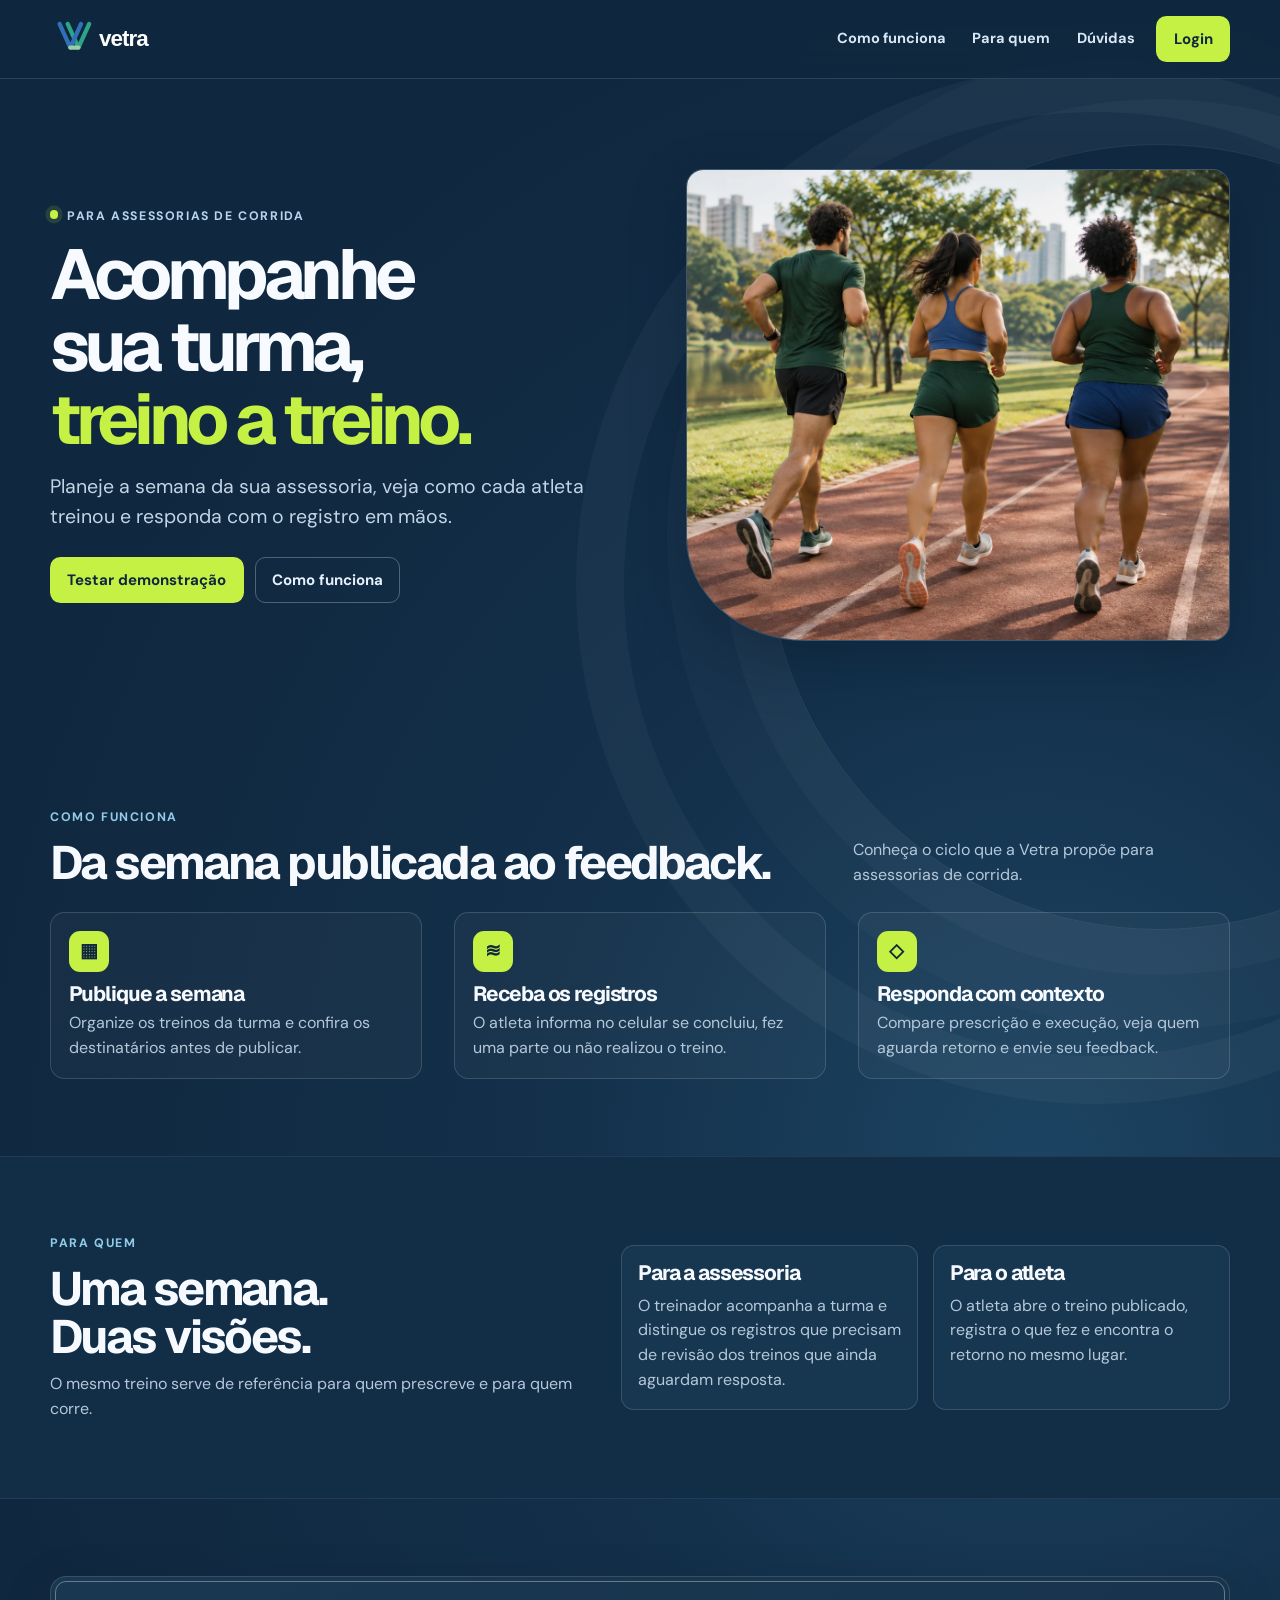
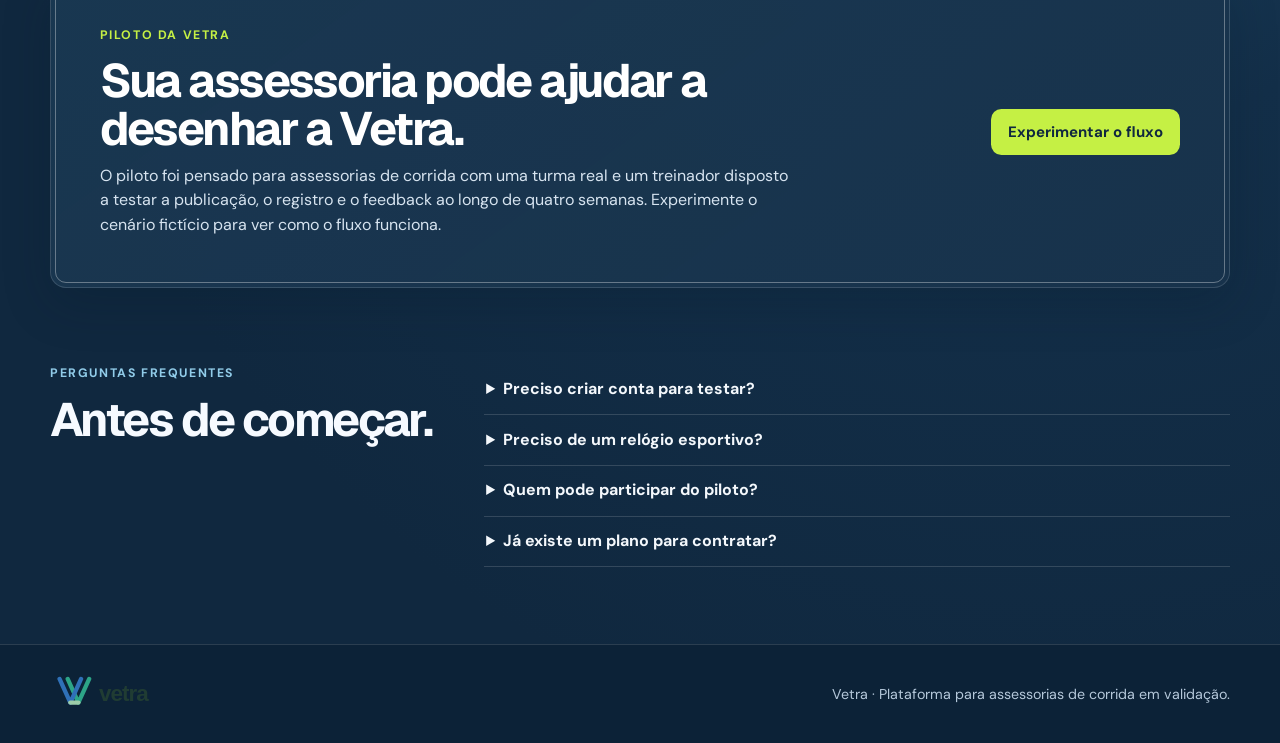
==== commit de89adff: "Publish approved Vetra landing design" ====
--- a/index.html
+++ b/index.html
@@ -1,73 +1,18 @@
 <!doctype html>
-<html lang="pt-BR">
-<head>
-  <meta charset="UTF-8"><meta name="viewport" content="width=device-width,initial-scale=1"><meta name="theme-color" content="#10243a">
-  <meta name="description" content="Vetra — gestão de treinos e acompanhamento de atletas.">
-  <title>Vetra — Treino com direção</title>
-  <link rel="preconnect" href="https://fonts.googleapis.com"><link rel="preconnect" href="https://fonts.gstatic.com" crossorigin>
-  <link href="https://fonts.googleapis.com/css2?family=Inter:wght@400;500;600;700&family=Manrope:wght@500;600;700;800&display=swap" rel="stylesheet">
-  <link rel="stylesheet" href="styles.css">
-</head>
-<body>
-<div id="auth-view">
-  <main class="auth-shell">
-    <aside class="brand">
-      <img class="logo" src="assets/vetra-logo-branco.svg" alt="Vetra — Treino com direção">
-      <div class="brand-copy"><span class="eyebrow"><i></i> SUA EVOLUÇÃO, COM DIREÇÃO</span><h1>O próximo passo<br>começa <em>por aqui.</em></h1><p>Conecte objetivos, treino e acompanhamento em uma só jornada.</p><div class="quote"><b>“</b><strong>Consistência transforma esforço em evolução.</strong><small>— VETRA • TREINO COM DIREÇÃO</small></div></div>
-      <div class="brand-foot"><span>© 2026 Vetra</span><span>Movimento com propósito</span></div>
-    </aside>
-    <section class="auth-panel">
-      <img class="mobile-logo" src="assets/vetra-logo.svg" alt="Vetra">
-      <div class="auth-wrap">
-        <div class="auth-heading"><span class="step" id="auth-eyebrow">COMECE SUA JORNADA</span><h2 id="auth-title">Criar sua conta</h2><p id="auth-subtitle">É rápido e gratuito. Vamos nessa?</p></div>
-        <div id="signup-role">
-          <label class="role-title">Como você vai usar a Vetra?</label>
-          <div class="roles" role="tablist" aria-label="Tipo de conta">
-            <button class="role active" data-role="treinador(a)" aria-selected="true" role="tab"><span class="role-icon">♧</span><span><b>Sou treinador(a)</b><small>Quero acompanhar atletas</small></span><i class="radio"></i></button>
-            <button class="role" data-role="atleta" aria-selected="false" role="tab"><span class="role-icon">↗</span><span><b>Sou atleta</b><small>Quero evoluir com orientação</small></span><i class="radio"></i></button>
-          </div>
-        </div>
-        <form id="auth-form" novalidate>
-          <div class="field signup-only"><label for="name">Nome completo</label><div class="input"><span>♙</span><input id="name" autocomplete="name" placeholder="Como podemos te chamar?"></div><small class="field-error"></small></div>
-          <div class="field"><label for="email">E-mail</label><div class="input"><span>✉</span><input id="email" type="email" autocomplete="email" placeholder="voce@exemplo.com" required></div><small class="field-error"></small></div>
-          <div class="field"><label for="password">Senha</label><div class="input"><span>♙</span><input id="password" type="password" autocomplete="current-password" placeholder="Sua senha" required><button type="button" id="toggle-password" aria-label="Mostrar senha">◉</button></div><small class="hint signup-only">Use pelo menos 8 caracteres.</small><small class="field-error"></small></div>
-          <label class="terms signup-only"><input id="terms" type="checkbox"><span class="check"></span><span>Li e aceito os <a href="#termos">Termos de Uso</a> e a <a href="#privacidade">Política de Privacidade</a>.</span></label>
-          <button class="submit" id="auth-submit" type="submit">Criar minha conta <span>→</span></button>
-          <p class="feedback" id="auth-feedback" aria-live="polite"></p>
-        </form>
-        <div class="divider"><span>ou continue com</span></div>
-        <div class="social-actions">
-          <button class="social-button" data-provider="google"><span class="google-mark">G</span><span>Google</span></button>
-          <button class="social-button" data-provider="apple"><svg viewBox="0 0 20 22" aria-hidden="true"><path d="M16.6 11.8c0-2 1.6-3 1.7-3.1a3.8 3.8 0 0 0-3-1.6c-1.3-.1-2.5.8-3.2.8-.7 0-1.7-.8-2.8-.8a4.2 4.2 0 0 0-3.5 2.1c-1.5 2.6-.4 6.4 1 8.5.7 1 1.5 2.2 2.6 2.2 1 0 1.4-.7 2.7-.7s1.7.7 2.8.7 1.8-1 2.5-2.2c.8-1.1 1.1-2.3 1.1-2.4-.1 0-2-.8-2-3.5ZM14.5 5.7c.6-.7 1-1.7.9-2.7-.9 0-1.9.6-2.5 1.3-.5.6-1 1.7-.9 2.6 1 0 1.9-.5 2.5-1.2Z"/></svg><span>Apple</span></button>
-        </div>
-        <p class="provider-note" id="provider-note">Login social em configuração.</p>
-        <div class="auth-switch" id="auth-switch">Já tem uma conta? <button type="button" data-screen="login">Entrar</button></div>
-      </div>
-      <footer><span>Feito para acompanhar sua evolução</span><span>♧ &nbsp; Seus dados estão protegidos</span></footer>
-    </section>
-  </main>
-</div>
-<div id="coach-view" class="is-hidden">
-  <div class="app-frame">
-    <aside class="sidebar" id="sidebar">
-      <div class="side-brand"><img src="assets/vetra-logo-branco.svg" alt="Vetra"></div>
-      <div class="workspace-label">ASSESSORIA</div>
-      <nav class="main-nav" aria-label="Navegação principal">
-        <button class="nav-item active" data-page="dashboard"><span>⌂</span>Visão geral</button>
-        <button class="nav-item" data-page="athletes"><span>♧</span>Meus atletas</button>
-        <button class="nav-item" data-page="workouts"><span>▤</span>Planos e treinos</button>
-        <button class="nav-item" data-page="calendar"><span>▦</span>Agenda</button>
-        <button class="nav-item" data-page="feedback"><span>◌</span>Feedbacks <i id="feedback-count"></i></button>
-        <button class="nav-item" data-page="reports"><span>↗</span>Relatórios</button>
-      </nav>
-      <div class="sidebar-bottom"><button class="nav-item" data-page="settings"><span>⚙</span>Configurações</button><div class="user-mini"><div class="avatar" id="side-avatar">V</div><div><b id="side-name">Treinador</b><small>Treinador Vetra</small></div><button id="logout" aria-label="Sair">↪</button></div></div>
-    </aside>
-    <main class="workspace">
-      <header class="topbar"><button id="mobile-menu" aria-label="Abrir menu">☰</button><div class="crumb">Vetra <span>/</span> <b id="page-crumb">Visão geral</b></div><div class="top-actions"><span class="today-label" id="today-label"></span><button class="icon-button" aria-label="Notificações">♧</button><div class="avatar top-avatar" id="top-avatar">V</div></div></header>
-      <section id="page-content" class="page-content"></section>
-    </main>
-  </div>
-</div>
-<div id="modal-root"></div>
-<script src="app.js"></script>
-</body></html>
+<html lang="pt-BR"><head><meta charset="utf-8"><meta name="viewport" content="width=device-width, initial-scale=1"><meta name="theme-color" content="#10283F">
+<title>Vetra — Treino com direção</title><meta name="description" content="A Vetra conecta a semana que você planeja ao que cada atleta conta depois de correr. Veja quem precisa de retorno e responda com o treino em mãos."><link rel="icon" href="/marketing/assets/vetra-simbolo-salvia.svg">
+<link rel="stylesheet" href="/marketing/assets/fonts.css"><link rel="stylesheet" href="/marketing/site.css"><link rel="stylesheet" href="/marketing/assets/identidade-vetra.css"><link rel="stylesheet" href="/marketing/redesign.css"><link rel="stylesheet" href="/marketing/assets/home-dark.css"><script defer src="/marketing/site.js"></script></head>
+<body class="turma design-salvia home-dark"><a class="skip" href="#main">Ir para o conteúdo</a><header class="page-header"><div class="wrap topbar"><a class="home-logo" href="/" aria-label="Vetra · início"><img class="brand-logo" src="/marketing/assets/vetra-logo-salvia-escuro.svg" width="172" height="43" alt="Vetra"></a><nav aria-label="Seções"><a href="#como-funciona">Como funciona</a><a href="#para-quem">Para quem</a><a href="#duvidas">Dúvidas</a></nav><a href="/app.html#login" class="button primary header-login">Login</a></div></header>
+<main id="main"><section class="wrap hero-salvia"><div class="hero-copy"><p class="eyebrow">Para assessorias de corrida</p><h1>Acompanhe sua turma, <em>treino a treino.</em></h1><p class="intro">Planeje a semana da sua assessoria, veja como cada atleta treinou e responda com o registro em mãos.</p><div class="actions"><button type="button" class="button primary" data-open-demo>Testar demonstração</button><a class="button secondary" href="#como-funciona">Como funciona</a></div></div><figure class="art-salvia"><img src="/marketing/assets/corredores-grupo.webp" width="1536" height="1024" fetchpriority="high" alt="Grupo de corredores vistos de costas durante um treino em pista ao ar livre"></figure></section><section id="como-funciona" class="section flow wrap">
+  <div class="section-top"><div><p class="eyebrow">Como funciona</p><h2>Da semana publicada ao feedback.</h2></div><p>Conheça o ciclo que a Vetra propõe para assessorias de corrida.</p></div>
+  <div class="flow-grid">
+    <article><span class="flow-icon" aria-hidden="true">▦</span><h3>Publique a semana</h3><p>Organize os treinos da turma e confira os destinatários antes de publicar.</p></article>
+    <article><span class="flow-icon" aria-hidden="true">≋</span><h3>Receba os registros</h3><p>O atleta informa no celular se concluiu, fez uma parte ou não realizou o treino.</p></article>
+    <article><span class="flow-icon" aria-hidden="true">◇</span><h3>Responda com contexto</h3><p>Compare prescrição e execução, veja quem aguarda retorno e envie seu feedback.</p></article>
+  </div></section><section class="roles-section" id="para-quem"><div class="wrap section roles"><div><p class="eyebrow">Para quem</p><h2>Uma semana.<br>Duas visões.</h2><p>O mesmo treino serve de referência para quem prescreve e para quem corre.</p></div><div class="roles-grid"><article><h3>Para a assessoria</h3><p>O treinador acompanha a turma e distingue os registros que precisam de revisão dos treinos que ainda aguardam resposta.</p></article><article><h3>Para o atleta</h3><p>O atleta abre o treino publicado, registra o que fez e encontra o retorno no mesmo lugar.</p></article></div></div></section><section class="section wrap" id="piloto"><div class="pilot"><div><p class="eyebrow">Piloto da Vetra</p><h2>Sua assessoria pode ajudar a desenhar a Vetra.</h2><p>O piloto foi pensado para assessorias de corrida com uma turma real e um treinador disposto a testar a publicação, o registro e o feedback ao longo de quatro semanas. Experimente o cenário fictício para ver como o fluxo funciona.</p></div><button type="button" class="button primary " data-open-demo>Experimentar o fluxo</button></div></section><section class="section faq wrap" id="duvidas"><div><p class="eyebrow">Perguntas frequentes</p><h2>Antes de começar.</h2></div><div class="faq-list">
+<details><summary>Preciso criar conta para testar?</summary><p>A demonstração desta página abre no navegador, com dados fictícios e sem cadastro. Você pode recomeçar sempre que quiser.</p></details>
+<details><summary>Preciso de um relógio esportivo?</summary><p>Na demonstração, o atleta registra a execução manualmente. Na plataforma, ele pode conectar sua conta Strava para sincronizar atividades.</p></details>
+<details><summary>Quem pode participar do piloto?</summary><p>O público inicial são assessorias de corrida de rua. O teste com turmas reais depende de seleção e configuração com a assessoria.</p></details>
+<details><summary>Já existe um plano para contratar?</summary><p>A Vetra está na fase de demonstração e validação. O preço e as condições de contratação serão definidos após os testes.</p></details>
+</div></section></main>
+<footer class="page-footer"><div class="wrap"><a class="home-logo" href="/" aria-label="Vetra · voltar ao início"><img class="brand-logo" src="/marketing/assets/vetra-logo-salvia.svg" width="172" height="43" alt="Vetra"></a><p>Vetra · Plataforma para assessorias de corrida em validação.</p></div></footer><dialog class="demo-dialog" id="demo" aria-labelledby="demo-title"><div class="demo-content"><button type="button" class="close" data-close-demo aria-label="Fechar demonstração">×</button><p class="eyebrow">Demonstração · Dados fictícios</p><h2 id="demo-title" tabindex="-1">Da publicação ao feedback</h2><div id="demo-stage"></div><p id="demo-announcement" class="visually-hidden" role="status"></p></div></dialog><script>if (location.hash.startsWith("#convite=") || ["dashboard","administration","athletes","workouts","calendar","feedback","reports","integrations","profile","settings","login","signup"].includes(location.hash.slice(1))) location.replace("/app.html" + location.search + location.hash);</script></body></html>
--- a/marketing/assets/fonts.css
+++ b/marketing/assets/fonts.css
@@ -0,0 +1,176 @@
+@font-face {
+  font-family: 'DM Sans';
+  font-style: normal;
+  font-weight: 400;
+  font-display: swap;
+  src: url(fonte-1.woff2) format('woff2');
+  unicode-range: U+0100-02BA, U+02BD-02C5, U+02C7-02CC, U+02CE-02D7, U+02DD-02FF, U+0304, U+0308, U+0329, U+1D00-1DBF, U+1E00-1E9F, U+1EF2-1EFF, U+2020, U+20A0-20AB, U+20AD-20C4, U+2113, U+2C60-2C7F, U+A720-A7FF;
+}
+@font-face {
+  font-family: 'DM Sans';
+  font-style: normal;
+  font-weight: 400;
+  font-display: swap;
+  src: url(fonte-2.woff2) format('woff2');
+  unicode-range: U+0000-00FF, U+0131, U+0152-0153, U+02BB-02BC, U+02C6, U+02DA, U+02DC, U+0304, U+0308, U+0329, U+2000-206F, U+20AC, U+2122, U+2191, U+2193, U+2212, U+2215, U+FEFF, U+FFFD;
+}
+@font-face {
+  font-family: 'DM Sans';
+  font-style: normal;
+  font-weight: 500;
+  font-display: swap;
+  src: url(fonte-1.woff2) format('woff2');
+  unicode-range: U+0100-02BA, U+02BD-02C5, U+02C7-02CC, U+02CE-02D7, U+02DD-02FF, U+0304, U+0308, U+0329, U+1D00-1DBF, U+1E00-1E9F, U+1EF2-1EFF, U+2020, U+20A0-20AB, U+20AD-20C4, U+2113, U+2C60-2C7F, U+A720-A7FF;
+}
+@font-face {
+  font-family: 'DM Sans';
+  font-style: normal;
+  font-weight: 500;
+  font-display: swap;
+  src: url(fonte-2.woff2) format('woff2');
+  unicode-range: U+0000-00FF, U+0131, U+0152-0153, U+02BB-02BC, U+02C6, U+02DA, U+02DC, U+0304, U+0308, U+0329, U+2000-206F, U+20AC, U+2122, U+2191, U+2193, U+2212, U+2215, U+FEFF, U+FFFD;
+}
+@font-face {
+  font-family: 'DM Sans';
+  font-style: normal;
+  font-weight: 600;
+  font-display: swap;
+  src: url(fonte-1.woff2) format('woff2');
+  unicode-range: U+0100-02BA, U+02BD-02C5, U+02C7-02CC, U+02CE-02D7, U+02DD-02FF, U+0304, U+0308, U+0329, U+1D00-1DBF, U+1E00-1E9F, U+1EF2-1EFF, U+2020, U+20A0-20AB, U+20AD-20C4, U+2113, U+2C60-2C7F, U+A720-A7FF;
+}
+@font-face {
+  font-family: 'DM Sans';
+  font-style: normal;
+  font-weight: 600;
+  font-display: swap;
+  src: url(fonte-2.woff2) format('woff2');
+  unicode-range: U+0000-00FF, U+0131, U+0152-0153, U+02BB-02BC, U+02C6, U+02DA, U+02DC, U+0304, U+0308, U+0329, U+2000-206F, U+20AC, U+2122, U+2191, U+2193, U+2212, U+2215, U+FEFF, U+FFFD;
+}
+@font-face {
+  font-family: 'DM Sans';
+  font-style: normal;
+  font-weight: 700;
+  font-display: swap;
+  src: url(fonte-1.woff2) format('woff2');
+  unicode-range: U+0100-02BA, U+02BD-02C5, U+02C7-02CC, U+02CE-02D7, U+02DD-02FF, U+0304, U+0308, U+0329, U+1D00-1DBF, U+1E00-1E9F, U+1EF2-1EFF, U+2020, U+20A0-20AB, U+20AD-20C4, U+2113, U+2C60-2C7F, U+A720-A7FF;
+}
+@font-face {
+  font-family: 'DM Sans';
+  font-style: normal;
+  font-weight: 700;
+  font-display: swap;
+  src: url(fonte-2.woff2) format('woff2');
+  unicode-range: U+0000-00FF, U+0131, U+0152-0153, U+02BB-02BC, U+02C6, U+02DA, U+02DC, U+0304, U+0308, U+0329, U+2000-206F, U+20AC, U+2122, U+2191, U+2193, U+2212, U+2215, U+FEFF, U+FFFD;
+}
+@font-face {
+  font-family: 'Fraunces';
+  font-style: normal;
+  font-weight: 500;
+  font-display: swap;
+  src: url(fonte-3.woff2) format('woff2');
+  unicode-range: U+0100-02BA, U+02BD-02C5, U+02C7-02CC, U+02CE-02D7, U+02DD-02FF, U+0304, U+0308, U+0329, U+1D00-1DBF, U+1E00-1E9F, U+1EF2-1EFF, U+2020, U+20A0-20AB, U+20AD-20C4, U+2113, U+2C60-2C7F, U+A720-A7FF;
+}
+@font-face {
+  font-family: 'Fraunces';
+  font-style: normal;
+  font-weight: 500;
+  font-display: swap;
+  src: url(fonte-4.woff2) format('woff2');
+  unicode-range: U+0000-00FF, U+0131, U+0152-0153, U+02BB-02BC, U+02C6, U+02DA, U+02DC, U+0304, U+0308, U+0329, U+2000-206F, U+20AC, U+2122, U+2191, U+2193, U+2212, U+2215, U+FEFF, U+FFFD;
+}
+@font-face {
+  font-family: 'Fraunces';
+  font-style: normal;
+  font-weight: 600;
+  font-display: swap;
+  src: url(fonte-3.woff2) format('woff2');
+  unicode-range: U+0100-02BA, U+02BD-02C5, U+02C7-02CC, U+02CE-02D7, U+02DD-02FF, U+0304, U+0308, U+0329, U+1D00-1DBF, U+1E00-1E9F, U+1EF2-1EFF, U+2020, U+20A0-20AB, U+20AD-20C4, U+2113, U+2C60-2C7F, U+A720-A7FF;
+}
+@font-face {
+  font-family: 'Fraunces';
+  font-style: normal;
+  font-weight: 600;
+  font-display: swap;
+  src: url(fonte-4.woff2) format('woff2');
+  unicode-range: U+0000-00FF, U+0131, U+0152-0153, U+02BB-02BC, U+02C6, U+02DA, U+02DC, U+0304, U+0308, U+0329, U+2000-206F, U+20AC, U+2122, U+2191, U+2193, U+2212, U+2215, U+FEFF, U+FFFD;
+}
+@font-face {
+  font-family: 'Geist';
+  font-style: normal;
+  font-weight: 400;
+  font-display: swap;
+  src: url(fonte-5.woff2) format('woff2');
+  unicode-range: U+0100-02BA, U+02BD-02C5, U+02C7-02CC, U+02CE-02D7, U+02DD-02FF, U+0304, U+0308, U+0329, U+1D00-1DBF, U+1E00-1E9F, U+1EF2-1EFF, U+2020, U+20A0-20AB, U+20AD-20C4, U+2113, U+2C60-2C7F, U+A720-A7FF;
+}
+@font-face {
+  font-family: 'Geist';
+  font-style: normal;
+  font-weight: 400;
+  font-display: swap;
+  src: url(fonte-6.woff2) format('woff2');
+  unicode-range: U+0000-00FF, U+0131, U+0152-0153, U+02BB-02BC, U+02C6, U+02DA, U+02DC, U+0304, U+0308, U+0329, U+2000-206F, U+20AC, U+2122, U+2191, U+2193, U+2212, U+2215, U+FEFF, U+FFFD;
+}
+@font-face {
+  font-family: 'Geist';
+  font-style: normal;
+  font-weight: 500;
+  font-display: swap;
+  src: url(fonte-5.woff2) format('woff2');
+  unicode-range: U+0100-02BA, U+02BD-02C5, U+02C7-02CC, U+02CE-02D7, U+02DD-02FF, U+0304, U+0308, U+0329, U+1D00-1DBF, U+1E00-1E9F, U+1EF2-1EFF, U+2020, U+20A0-20AB, U+20AD-20C4, U+2113, U+2C60-2C7F, U+A720-A7FF;
+}
+@font-face {
+  font-family: 'Geist';
+  font-style: normal;
+  font-weight: 500;
+  font-display: swap;
+  src: url(fonte-6.woff2) format('woff2');
+  unicode-range: U+0000-00FF, U+0131, U+0152-0153, U+02BB-02BC, U+02C6, U+02DA, U+02DC, U+0304, U+0308, U+0329, U+2000-206F, U+20AC, U+2122, U+2191, U+2193, U+2212, U+2215, U+FEFF, U+FFFD;
+}
+@font-face {
+  font-family: 'Geist';
+  font-style: normal;
+  font-weight: 600;
+  font-display: swap;
+  src: url(fonte-5.woff2) format('woff2');
+  unicode-range: U+0100-02BA, U+02BD-02C5, U+02C7-02CC, U+02CE-02D7, U+02DD-02FF, U+0304, U+0308, U+0329, U+1D00-1DBF, U+1E00-1E9F, U+1EF2-1EFF, U+2020, U+20A0-20AB, U+20AD-20C4, U+2113, U+2C60-2C7F, U+A720-A7FF;
+}
+@font-face {
+  font-family: 'Geist';
+  font-style: normal;
+  font-weight: 600;
+  font-display: swap;
+  src: url(fonte-6.woff2) format('woff2');
+  unicode-range: U+0000-00FF, U+0131, U+0152-0153, U+02BB-02BC, U+02C6, U+02DA, U+02DC, U+0304, U+0308, U+0329, U+2000-206F, U+20AC, U+2122, U+2191, U+2193, U+2212, U+2215, U+FEFF, U+FFFD;
+}
+@font-face {
+  font-family: 'Geist';
+  font-style: normal;
+  font-weight: 700;
+  font-display: swap;
+  src: url(fonte-5.woff2) format('woff2');
+  unicode-range: U+0100-02BA, U+02BD-02C5, U+02C7-02CC, U+02CE-02D7, U+02DD-02FF, U+0304, U+0308, U+0329, U+1D00-1DBF, U+1E00-1E9F, U+1EF2-1EFF, U+2020, U+20A0-20AB, U+20AD-20C4, U+2113, U+2C60-2C7F, U+A720-A7FF;
+}
+@font-face {
+  font-family: 'Geist';
+  font-style: normal;
+  font-weight: 700;
+  font-display: swap;
+  src: url(fonte-6.woff2) format('woff2');
+  unicode-range: U+0000-00FF, U+0131, U+0152-0153, U+02BB-02BC, U+02C6, U+02DA, U+02DC, U+0304, U+0308, U+0329, U+2000-206F, U+20AC, U+2122, U+2191, U+2193, U+2212, U+2215, U+FEFF, U+FFFD;
+}
+@font-face {
+  font-family: 'Geist';
+  font-style: normal;
+  font-weight: 800;
+  font-display: swap;
+  src: url(fonte-5.woff2) format('woff2');
+  unicode-range: U+0100-02BA, U+02BD-02C5, U+02C7-02CC, U+02CE-02D7, U+02DD-02FF, U+0304, U+0308, U+0329, U+1D00-1DBF, U+1E00-1E9F, U+1EF2-1EFF, U+2020, U+20A0-20AB, U+20AD-20C4, U+2113, U+2C60-2C7F, U+A720-A7FF;
+}
+@font-face {
+  font-family: 'Geist';
+  font-style: normal;
+  font-weight: 800;
+  font-display: swap;
+  src: url(fonte-6.woff2) format('woff2');
+  unicode-range: U+0000-00FF, U+0131, U+0152-0153, U+02BB-02BC, U+02C6, U+02DA, U+02DC, U+0304, U+0308, U+0329, U+2000-206F, U+20AC, U+2122, U+2191, U+2193, U+2212, U+2215, U+FEFF, U+FFFD;
+}
--- a/marketing/site.css
+++ b/marketing/site.css
@@ -0,0 +1,182 @@
+*{box-sizing:border-box}
+:root{font-family:Geist,"Segoe UI",sans-serif;color:#16271d;font-size:100%;scroll-behavior:smooth}
+body{margin:0;background:var(--page);color:var(--ink);font:400 1rem/1.55 var(--body,Geist,"Segoe UI",sans-serif)}
+h1,h2,h3,p{margin:0}
+h1,h2,h3{font-family:var(--display,Geist,"Segoe UI",sans-serif);line-height:1.04;letter-spacing:-.055em}
+p + p{margin-top:.65rem}
+a{color:inherit;text-underline-offset:.2em}
+button,select,input,textarea{font:inherit}
+button,summary{cursor:pointer}
+img{display:block;max-width:100%}
+:focus-visible{outline:3px solid var(--focus,#1e58ad);outline-offset:4px}
+.visually-hidden,.skip:not(:focus){position:absolute;width:1px;height:1px;overflow:hidden;clip-path:inset(50%);white-space:nowrap}
+.skip{position:absolute;left:1rem;top:.4rem;background:white;padding:.65rem;z-index:8}
+.wrap{width:min(1180px,100% - 3.75rem);margin-inline:auto}
+.produto{--page:#f8faf4;--ink:#16271d;--muted:#486050;--strong:#203a2c;--highlight:#d8f875;--button-text:#172b1c;--soft:#e7eedf;--line:#d3ddce;--focus:#195d46}
+.turma{--page:#fcf6ef;--ink:#1c2b25;--muted:#4b5e53;--strong:#193a31;--highlight:#f2bb8f;--button-text:#28271e;--soft:#e9ede3;--line:#e3d8ca;--focus:#904317;--display:Fraunces,Georgia,serif;--body:"DM Sans","Segoe UI",sans-serif}
+.rotina{--page:#f4f5ff;--ink:#161d3c;--muted:#4f5672;--strong:#253997;--highlight:#253997;--button-text:#fff;--soft:#dde4ff;--line:#d6daed;--focus:#334bd0;--body:"DM Sans","Segoe UI",sans-serif}
+.studio{--page:#f5f7ef;--ink:#16271d;--muted:#495e51;--strong:#203a2c;--highlight:#d8f875;--button-text:#172b1c;--soft:#e7eedf;--line:#d3ddce}
+.brand{display:inline-flex;align-items:center;gap:.5rem;font:800 2.04rem/.9 Geist,"Segoe UI",sans-serif;letter-spacing:-.09em}
+.home-logo{text-decoration:none;display:flex;align-items:center;min-height:44px;width:fit-content}
+.page-header,.studio-header{background:var(--page);border-bottom:1px solid var(--line)}
+.page-header .topbar,.studio-header .wrap{min-height:78px;display:flex;gap:1.2rem;align-items:center;justify-content:space-between}
+.topbar nav,.studio-header nav{display:flex;align-items:center;gap:1.65rem}
+.topbar nav a,.studio-header nav a{text-decoration:none;font-size:.91rem;font-weight:650;min-height:44px;display:flex;align-items:center}
+.topbar nav a:hover,.studio-header nav a:hover{text-decoration:underline}
+.button{min-height:46px;border:1px solid transparent;border-radius:.56rem;padding:.67rem 1.02rem;text-align:center;line-height:1.23;font-weight:750;font-size:.94rem;display:inline-flex;align-items:center;justify-content:center;text-decoration:none;width:fit-content}
+.primary{background:var(--highlight);color:var(--button-text)}
+.primary:hover{filter:brightness(.94)}
+.secondary{color:var(--ink);border-color:var(--line);background:transparent}
+.secondary:hover{background:var(--soft)}
+.produto .header-demo{background:var(--strong);color:#fff}
+.turma .button{border-radius:2rem}
+.rotina .button{border-radius:.78rem}
+.eyebrow{font-size:.77rem;font-weight:800;text-transform:uppercase;letter-spacing:.13em;margin-bottom:.75rem}
+.intro{font-size:clamp(1.04rem,2.1vw,1.22rem);color:var(--muted);line-height:1.55;max-width:36rem}
+.actions{display:flex;flex-wrap:wrap;gap:.68rem;margin-top:1.55rem}
+.hero h1,.field-hero h1,.routine-hero h1{font-size:clamp(2.85rem,5.4vw,5.35rem);line-height:.99;letter-spacing:-.073em;margin-bottom:1.24rem}
+.hero h1 em,.routine-hero h1 em{font-style:normal;color:var(--strong)}
+.product-hero{display:grid;grid-template-columns:1.07fr .93fr;gap:2.55rem;align-items:center;padding-block:clamp(3.3rem,6.5vw,7rem)}
+.product-hero .eyebrow{color:#365842}
+.product-back{position:relative;border-radius:1.3rem;background:radial-gradient(ellipse at 0 100%,#578167,transparent 63%),#203a2c;padding:clamp(1rem,3.2vw,2.75rem);overflow:hidden}
+.product-back::before{content:"";position:absolute;inset:-20% -22% -10% 30%;border-radius:50%;border:1px solid #aeca9b44;box-shadow:0 0 0 1rem #b7d69313,0 0 0 2rem #c2e1ad20,0 0 0 3rem #aaea9230,0 0 0 4rem #b7d69313;transform:rotate(-34deg);pointer-events:none}
+.product-visual{position:relative;background:#fff;color:#172b1c;border-radius:.96rem;padding:1.12rem;box-shadow:0 9px 38px #102b2499}
+.panel-top,.panel-row,.panel-week{display:flex;align-items:center;gap:.55rem}
+.panel-top{border-bottom:1px solid #e4ebe1;padding-bottom:.8rem}
+.panel-top strong,.panel-week strong,.panel-row strong,.agenda-grid strong{display:block;font-weight:750;font-size:.96rem}
+.panel-top small,.panel-week small,.panel-row small,.agenda-grid small{display:block;color:#475e4e;font-size:.8rem}
+.panel-icon,.panel-person,.sample-avatar{display:grid;place-items:center;flex:none;width:2.4rem;height:2.4rem;border-radius:.63rem;background:#e7f0df;color:#294432;font-weight:800}
+.panel-person{border-radius:50%;margin-left:auto;font-size:.74rem}
+.panel-week{background:#e9f3d4;border-radius:.64rem;padding:.7rem;margin-top:.78rem}
+.panel-caption{font-size:.81rem;font-weight:800;margin:.72rem 0 .23rem}
+.panel-row{border:1px solid #dce5d9;padding:.44rem;border-radius:.56rem}
+.sample-avatar{background:#f1e3f6;color:#472c52;border-radius:50%;font-size:.72rem;width:1.85rem;height:1.85rem}
+.sample-avatar.blue{background:#dfeef6;color:#294759}
+.pill{font:750 .72rem/1.25 Geist,"Segoe UI",sans-serif;background:#e4efdf;color:#234830;border-radius:.3rem;padding:.24rem .39rem;display:inline-block;width:fit-content}
+.panel-week .pill,.panel-row .pill,.schedule-top .pill{margin-left:auto}
+.pill.review{background:#e7edfb;color:#303c7c}
+.pill.pending{background:#fae9d5;color:#773e17}
+.sample-note{text-align:right;font-size:.72rem;color:#4f6255;margin-top:.55rem}
+.field-hero{position:relative;isolation:isolate;min-height:590px;display:grid;align-items:center;color:#fff;background:#193a31;overflow:hidden}
+.field-hero>img,.field-shade{position:absolute;inset:0;width:100%;height:100%;object-fit:cover;z-index:-2}
+.field-hero>img{object-position:center 48%}
+.field-shade{z-index:-1;background:linear-gradient(90deg,#101d19f5 0%,#10231bee 18%,#13261bc2 41%,#13261b29 77%),linear-gradient(0deg,#182d226f,transparent 75%)}
+.field-inner{padding-block:4rem}
+.field-hero .hero-copy{max-width:46rem}
+.field-hero .eyebrow{color:#ffd7b8}
+.field-hero h1{font-size:clamp(3.1rem,6.4vw,6.1rem);letter-spacing:-.056em;color:#fcf6ef}
+.field-hero h1 em{font-weight:500;color:#f2bb8f}
+.field-hero .intro{color:#fff5eb;max-width:32rem}
+.field-hero .secondary{border-color:#f5f3e5ba;color:#fff;background:#142e2b75}
+.field-hero .secondary:hover{background:#192f29}
+.field-hero button:focus-visible,.field-hero a:focus-visible{outline-color:#fff}
+.routine-hero{background:radial-gradient(ellipse at 50% 90%,#dae1ff,#f4f5ff 65%);text-align:center;padding:3rem 0 2.7rem}
+.routine-hero .eyebrow{color:#334594}
+.routine-hero .intro{margin-inline:auto}
+.routine-hero .actions{justify-content:center}
+.routine-hero h1{font-size:clamp(2.8rem,5.8vw,5.4rem)}
+.schedule{max-width:870px;margin:2.4rem auto 0;text-align:left;background:#fff;border:1px solid #d3d9f1;border-radius:1.15rem;padding:1.15rem;box-shadow:0 .7rem 2rem #293b9920}
+.schedule-top{display:flex;justify-content:space-between;align-items:center;gap:.5rem}
+.schedule-top h2{font-size:1.41rem;margin-top:.24rem}
+.schedule-top .eyebrow{font-size:.65rem}
+.week-days{display:grid;grid-template-columns:repeat(7,1fr);gap:.35rem;margin:.78rem 0}
+.week-days span{background:#f1f3fb;border-radius:.42rem;text-align:center;padding:.35rem 0;font-size:.83rem;font-weight:650}
+.week-days .focus-day{background:#253997;color:#fff}
+.agenda-grid{display:grid;grid-template-columns:repeat(3,1fr);gap:.52rem}
+.agenda-grid div{display:grid;align-content:start;gap:.28rem;background:#f8f8ff;border:1px solid #dce0f5;border-radius:.6rem;padding:.58rem .7rem}
+.agenda-grid small{color:#4f5672}
+.section{padding-block:clamp(2.95rem,6vw,5.45rem)}
+.section-top{display:grid;grid-template-columns:1.45fr .7fr;gap:1.4rem;align-items:end;margin-bottom:1.55rem}
+.section-top p:last-child:not(.eyebrow),.roles p:not(.eyebrow),.pilot p:not(.eyebrow),.flow-grid p,.faq-list p,.guidelines p{color:var(--muted)}
+.section h2{font-size:clamp(2rem,3.65vw,3.48rem)}
+.flow-grid{display:grid;grid-template-columns:repeat(3,minmax(0,1fr));gap:1rem}
+.flow-grid article{border:1px solid var(--line);border-radius:.82rem;padding:1.14rem;background:#ffffff91}
+.flow-grid h3,.roles-grid h3,.guidelines h3{font-size:1.3rem;margin-bottom:.4rem}
+.flow-icon{display:grid;place-items:center;width:2.55rem;height:2.55rem;border-radius:.7rem;background:var(--soft);color:var(--strong);font-weight:750;font-size:1.19rem;margin-bottom:.7rem}
+.turma .flow-grid article{border-width:1px 0 0;border-radius:0;background:none;padding-inline:0}
+.turma .flow-grid{gap:2rem}
+.turma .flow .eyebrow,.turma .roles .eyebrow{color:#744222}
+.roles-section{background:var(--soft)}
+.roles{display:grid;grid-template-columns:.88fr 1fr;align-items:center;gap:2.2rem}
+.roles p:not(.eyebrow),.pilot p:not(.eyebrow){margin-top:.62rem}
+.roles-grid{display:grid;grid-template-columns:1fr 1fr;gap:.9rem}
+.roles-grid article{padding:1rem;border:1px solid var(--line);border-radius:.8rem;background:var(--page)}
+.pilot{border-radius:1rem;background:var(--strong);color:white;padding:clamp(1.3rem,3.8vw,3.25rem);display:flex;justify-content:space-between;align-items:center;gap:1.35rem}
+.pilot h2{max-width:44rem}
+.pilot p:not(.eyebrow){color:#fff;opacity:.92;max-width:43rem}
+.pilot .button{flex:none}
+.pilot .button:focus-visible{outline-color:#fff}
+.rotina .pilot .button{background:#dde4ff;color:#161d3c}
+.faq{display:grid;grid-template-columns:.7fr 1.3fr;gap:2rem;padding-top:0}
+.faq-list details{border-bottom:1px solid var(--line)}
+.faq-list summary{font-weight:720;padding:.78rem .15rem;min-height:44px}
+.faq-list p{padding:0 .15rem .95rem}
+.page-footer{border-top:1px solid var(--line);background:var(--soft)}
+.page-footer .wrap{min-height:98px;display:flex;align-items:center;justify-content:space-between;gap:.9rem;padding-block:.8rem}
+.page-footer p,.page-footer .wrap>a:last-child{font-size:.89rem;color:var(--muted)}
+.studio-header{background:#e7efe2}
+.studio-main{padding:3rem 0}
+.studio-main>h1{font-size:clamp(2.85rem,7.6vw,6.8rem);line-height:.97;letter-spacing:-.081em;margin-bottom:1rem}
+.studio-main>.intro{max-width:46rem;margin-bottom:1.9rem}
+.comparison-grid{display:grid;grid-template-columns:repeat(3,minmax(0,1fr));gap:.85rem}
+.comparison-card,.brand-card{background:#fff;border:1px solid var(--line);border-radius:1rem;overflow:hidden;display:flex;flex-direction:column}
+.preview-link{display:block;background:var(--soft);border-bottom:1px solid var(--line)}
+.preview-link img{width:100%;height:auto;aspect-ratio:960/620;object-fit:cover}
+.comparison-info{padding:1rem;display:flex;flex-direction:column;align-items:flex-start;flex:1}
+.comparison-info h2{font-size:1.48rem;margin-bottom:.38rem}
+.comparison-info p:not(.eyebrow){color:var(--muted);font-size:.99rem;margin-bottom:1rem}
+.comparison-info .eyebrow{margin-bottom:.4rem}
+.comparison-info .button{margin-top:auto}
+.studio-extra{display:flex;justify-content:space-between;align-items:center;gap:1rem;border-top:1px solid var(--line);padding-top:1rem;margin-top:1.4rem;color:var(--muted)}
+.brand-display{background:var(--soft);color:var(--ink);min-height:142px;display:grid;place-items:center}
+.brand-display .brand{font-size:3.2rem}
+.brand-display .brand img{width:58px;height:58px}
+.swatches{width:100%;padding:0;list-style:none;margin:0 0 .65rem;display:grid;gap:.35rem}
+.swatches li{display:flex;align-items:center;gap:.5rem;font-size:.9rem}
+.swatches li>span:first-child{width:1.45rem;height:1.45rem;border:1px solid #a9b3a8;border-radius:.3rem}
+.swatches code{margin-left:.45rem;font-size:.78rem}
+.guidelines{display:grid;grid-template-columns:repeat(3,1fr);gap:1rem;margin-top:1rem}
+.guidelines article{border:1px solid var(--line);border-radius:.85rem;padding:1.05rem;background:#fff}
+.identity .standards{padding-bottom:0}
+.demo-dialog{width:min(565px,100% - 1.35rem);max-height:90dvh;padding:0;border:1px solid var(--line);border-radius:1.15rem;color:var(--ink);background:var(--page)}
+.demo-dialog::backdrop{background:#121d25b0}
+.demo-content{padding:clamp(1rem,4vw,1.6rem);position:relative}
+.demo-content>.eyebrow{padding-right:2.75rem}
+.demo-content h2{font-size:clamp(1.7rem,5.4vw,2.45rem);margin-bottom:.9rem}
+.close{position:absolute;top:.6rem;right:.6rem;min-width:44px;min-height:44px;border:1px solid var(--line);background:var(--page);color:var(--ink);border-radius:.7rem;font-size:1.5rem;line-height:1}
+.demo-card{padding:.9rem;border-radius:.75rem;background:#fff;border:1px solid var(--line);margin:.7rem 0}
+.demo-card h3{font-size:1.19rem;margin-bottom:.35rem}
+.demo-card p{color:var(--muted)}
+.demo-form{display:grid;gap:.42rem}
+.demo-form label{font-weight:700}
+.demo-form :is(select,textarea){width:100%;min-height:44px;display:block;margin:0 0 .25rem;border:1px solid #758075;border-radius:.4rem;padding:.5rem;background:white;color:var(--ink)}
+.demo-form textarea{resize:vertical}
+.demo-footer{display:flex;gap:.55rem;flex-wrap:wrap;margin-top:.75rem}
+@media(max-width:900px){.topbar nav{gap:.8rem}.hero h1{font-size:clamp(2.62rem,5.8vw,4.4rem)}.product-hero{gap:1.15rem}.wrap{width:min(1180px,100% - 2.4rem)}}
+@media(max-width:690px){
+.wrap{width:calc(100% - 1.6rem)}
+.page-header .topbar{min-height:64px;flex-wrap:wrap;gap:.25rem .6rem;padding-top:.4rem}
+.topbar nav{order:3;width:100%;gap:.9rem;justify-content:space-between;overflow-x:auto;white-space:nowrap}
+.topbar nav a{font-size:.82rem}
+.product-hero,.section-top,.roles,.faq{grid-template-columns:1fr}
+.product-hero{padding:2.4rem 0;gap:1.45rem}
+.hero h1,.field-hero h1,.routine-hero h1{font-size:clamp(2.65rem,9.3vw,4.35rem)}
+.field-hero{min-height:560px;align-items:end}
+.field-inner{padding-block:6.8rem 2.35rem}
+.field-shade{background:linear-gradient(0deg,#10231bee 2%,#10231bea 39%,#10231b30 88%)}
+.field-hero>img{object-position:57% center}
+.flow-grid,.comparison-grid,.guidelines{grid-template-columns:1fr}
+.pilot,.page-footer .wrap,.studio-extra{align-items:flex-start;flex-direction:column}
+.roles-grid{gap:.48rem}
+.schedule{padding:.65rem}
+.schedule-top h2{font-size:1.25rem}
+.agenda-grid{grid-template-columns:1fr}
+.agenda-grid div{grid-template-columns:1fr auto;gap:.15rem .45rem}
+.agenda-grid .pill{grid-column:2;grid-row:1 / span 2;align-self:center}
+.agenda-grid strong,.agenda-grid small{grid-column:1}
+.studio-header nav{gap:.6rem}
+.studio-header nav a{font-size:.83rem}
+}
+@media(max-width:360px){.wrap{width:calc(100% - 1.2rem)}.topbar nav{gap:.45rem}.topbar nav a{font-size:.77rem}.panel-row strong{font-size:.83rem}.panel-row small{font-size:.73rem}.panel-row .pill{font-size:.65rem}}
+@media(prefers-reduced-motion:reduce){:root{scroll-behavior:auto}}
+.studio-download{margin:0 0 1.25rem}
--- a/marketing/assets/identidade-vetra.css
+++ b/marketing/assets/identidade-vetra.css
@@ -0,0 +1,133 @@
+/* Tokens das três direções visuais Vetra. */
+:root {
+  --salvia-page: #F1F6EF;
+  --salvia-surface: #FFFFFF;
+  --salvia-soft: #DAE8D9;
+  --salvia-brand: #28594B;
+  --salvia-ink: #203C33;
+  --salvia-muted: #465F54;
+  --salvia-line: #CBD9CC;
+  --salvia-accent: #2F70B7;
+  --salvia-accent-soft: #E0EBF7;
+
+  --atlantico-page: #F1F6FB;
+  --atlantico-surface: #FFFFFF;
+  --atlantico-soft: #DCE9F3;
+  --atlantico-brand: #265D92;
+  --atlantico-ink: #1F354C;
+  --atlantico-muted: #4D6073;
+  --atlantico-line: #CBD9E6;
+  --atlantico-accent: #278663;
+  --atlantico-accent-soft: #DFF1E8;
+
+  --movimento-page: #F1F8F4;
+  --movimento-surface: #FFFFFF;
+  --movimento-soft: #DDEEE4;
+  --movimento-brand: #16734E;
+  --movimento-ink: #153B2F;
+  --movimento-muted: #476357;
+  --movimento-line: #C9DED3;
+  --movimento-accent: #3176C5;
+  --movimento-accent-soft: #DBE9F6;
+}
+
+body.design-salvia {
+  --page: var(--salvia-page);
+  --ink: var(--salvia-ink);
+  --muted: var(--salvia-muted);
+  --strong: var(--salvia-brand);
+  --accent: var(--salvia-accent);
+  --highlight: var(--salvia-brand);
+  --button-text: #FFFFFF;
+  --soft: var(--salvia-soft);
+  --line: var(--salvia-line);
+  --focus: #226853;
+  --display: Geist, "Segoe UI", sans-serif;
+  --body: "DM Sans", "Segoe UI", sans-serif;
+}
+
+body.design-atlantico {
+  --page: var(--atlantico-page);
+  --ink: var(--atlantico-ink);
+  --muted: var(--atlantico-muted);
+  --strong: var(--atlantico-brand);
+  --accent: var(--atlantico-accent);
+  --highlight: var(--atlantico-brand);
+  --button-text: #FFFFFF;
+  --soft: var(--atlantico-soft);
+  --line: var(--atlantico-line);
+  --focus: #1F5D8E;
+  --display: Fraunces, Georgia, serif;
+  --body: "DM Sans", "Segoe UI", sans-serif;
+}
+
+body.design-movimento {
+  --page: var(--movimento-page);
+  --ink: var(--movimento-ink);
+  --muted: var(--movimento-muted);
+  --strong: var(--movimento-ink);
+  --accent: var(--movimento-accent);
+  --highlight: var(--movimento-brand);
+  --button-text: #FFFFFF;
+  --soft: var(--movimento-soft);
+  --line: var(--movimento-line);
+  --focus: #206B4A;
+  --display: Geist, "Segoe UI", sans-serif;
+  --body: "DM Sans", "Segoe UI", sans-serif;
+}
+
+.studio {
+  --page: #F7F9F6;
+  --ink: #203C33;
+  --muted: #465F54;
+  --strong: #28594B;
+  --highlight: #28594B;
+  --button-text: #FFFFFF;
+  --soft: #E8EFE7;
+  --line: #D7E0D6;
+  --focus: #226853;
+}
+
+.brand-display { padding: 1rem; }
+.brand-display--salvia { background: var(--salvia-soft); color: var(--salvia-ink); }
+.brand-display--atlantico { background: var(--atlantico-soft); color: var(--atlantico-ink); }
+.brand-display--movimento { background: var(--movimento-soft); color: var(--movimento-ink); }
+.brand-logo { display: block; width: min(172px, 46vw); height: auto; }
+.identity-logo { display: block; width: min(17rem, 78%); height: auto; }
+.identity-visual { width: 100%; aspect-ratio: 16 / 8; object-fit: cover; border-radius: .65rem; margin: .75rem 0 1rem; }
+.identity-option h2 { margin-bottom: .35rem; }
+.identity-option.design-salvia { --page: var(--salvia-page); --ink: var(--salvia-ink); --muted: var(--salvia-muted); --strong: var(--salvia-brand); --accent: var(--salvia-accent); --highlight: var(--salvia-brand); --button-text: #FFFFFF; --soft: var(--salvia-soft); --line: var(--salvia-line); --display: Geist, sans-serif; }
+.identity-option.design-atlantico { --page: var(--atlantico-page); --ink: var(--atlantico-ink); --muted: var(--atlantico-muted); --strong: var(--atlantico-brand); --accent: var(--atlantico-accent); --highlight: var(--atlantico-brand); --button-text: #FFFFFF; --soft: var(--atlantico-soft); --line: var(--atlantico-line); --display: Fraunces, Georgia, serif; }
+.identity-option.design-movimento { --page: var(--movimento-page); --ink: var(--movimento-ink); --muted: var(--movimento-muted); --strong: var(--movimento-ink); --accent: var(--movimento-accent); --highlight: var(--movimento-brand); --button-text: #FFFFFF; --soft: var(--movimento-soft); --line: var(--movimento-line); --display: Geist, sans-serif; }
+.identity-option p { color: var(--muted); }
+.identity-option h3 { font: 700 1rem/1.35 "DM Sans", sans-serif; margin: 1rem 0 .45rem; letter-spacing: 0; }
+.identity-option.design-atlantico .identity-sample strong { font-family: Fraunces, Georgia, serif; }
+.identity-swatches { display: grid; grid-template-columns: repeat(2, minmax(0, 1fr)); gap: .5rem; list-style: none; padding: 0; margin: .45rem 0 0; }
+.identity-swatches li { display: grid; grid-template-columns: 2.1rem minmax(0, 1fr); align-items: center; gap: .45rem; font-size: .88rem; }
+.identity-swatches li > span:first-child { width: 2.1rem; height: 2.1rem; border: 1px solid #64748b55; border-radius: .4rem; }
+.identity-swatches code { display: block; font-size: .78rem; color: var(--muted); }
+.identity-sample { display: grid; gap: .45rem; margin-top: .9rem; padding: .85rem; border: 1px solid var(--line); border-radius: .7rem; background: var(--page); }
+.identity-sample p { margin: 0; font-size: .88rem; }
+.identity-sample strong { font-family: var(--display); font-size: 1.25rem; color: var(--ink); }
+.identity-sample .button { min-height: 46px; margin-top: .25rem; }
+.identity-notes { display: grid; grid-template-columns: repeat(3, minmax(0, 1fr)); gap: 1rem; margin-top: 1rem; }
+.identity-notes article { background: #FFFFFF; border: 1px solid var(--line); border-radius: .85rem; padding: 1.05rem; }
+.identity-notes h3 { font-size: 1.15rem; margin-bottom: .4rem; }
+.identity-notes p { color: var(--muted); }
+.identity-badge { display: inline-flex; border-radius: 999px; padding: .25rem .55rem; font-size: .8rem; font-weight: 750; background: var(--soft); color: var(--ink); margin: .3rem 0 .6rem; }
+.identity-option.design-salvia .button.primary, .comparison-card.design-salvia .button.primary { background: var(--salvia-brand); color: #FFFFFF; }
+.identity-option.design-atlantico .button.primary, .comparison-card.design-atlantico .button.primary { background: var(--atlantico-brand); color: #FFFFFF; }
+.identity-option.design-movimento .button.primary, .comparison-card.design-movimento .button.primary { background: var(--movimento-brand); color: #FFFFFF; }
+.identity-comparison { width: 100%; border-collapse: collapse; margin-top: 1rem; background: #FFFFFF; border: 1px solid var(--line); border-radius: .75rem; overflow: hidden; }
+.identity-comparison th, .identity-comparison td { text-align: left; vertical-align: top; padding: .75rem; border-bottom: 1px solid var(--line); }
+.identity-comparison th { font-size: .86rem; color: var(--strong); }
+.identity-comparison td { font-size: .92rem; }
+.identity-comparison tr:last-child td { border-bottom: 0; }
+.identity-disclaimer { margin-top: 1rem; color: var(--muted); font-size: .9rem; }
+
+@media (max-width: 690px) {
+  .identity-notes { grid-template-columns: 1fr; }
+  .identity-comparison { display: block; overflow-x: auto; }
+  .identity-comparison th, .identity-comparison td { min-width: 8.5rem; }
+}
+
--- a/marketing/redesign.css
+++ b/marketing/redesign.css
@@ -0,0 +1,57 @@
+body:is(.design-salvia,.design-movimento) .button{border-radius:.65rem}
+.hero-salvia,.hero-movimento{display:grid;align-items:center;gap:clamp(1.2rem,4.4vw,4.25rem);padding-block:clamp(2.85rem,6.7vw,6.4rem)}
+.hero-salvia{grid-template-columns:1fr 1.02fr}
+.hero-movimento{grid-template-columns:.86fr 1.1fr}
+:is(.hero-salvia,.hero-atlantico,.hero-movimento) h1{font-size:clamp(2.75rem,5.45vw,5.65rem);line-height:.99;letter-spacing:-.071em;margin-bottom:1.05rem}
+:is(.hero-salvia,.hero-atlantico,.hero-movimento) .eyebrow{color:var(--strong)}
+.hero-salvia h1,.hero-movimento h1{text-wrap:balance}
+.hero-salvia h1 em,.hero-movimento h1 em{font-style:normal;color:var(--highlight)}
+.hero-atlantico .hero-copy{max-width:none;display:contents}
+.hero-atlantico h1{grid-area:title;line-height:.97;letter-spacing:-.052em}
+.hero-atlantico h1 em{font-weight:500;color:var(--strong)}
+.hero-atlantico .eyebrow{grid-area:label;margin:0}
+.hero-atlantico .intro{grid-area:intro;align-self:end}
+.hero-atlantico .actions{grid-area:actions;margin-top:0}
+.art-salvia,.art-atlantico,.art-movimento{margin:0;background:var(--soft);overflow:hidden}
+.art-salvia{border-radius:35% 1.05rem 1.05rem 1.05rem;aspect-ratio:1.15}
+.art-movimento{border-radius:1rem;aspect-ratio:1.14}
+:is(.art-salvia,.art-atlantico,.art-movimento) img{width:100%;height:100%;object-fit:cover;object-position:center}
+.hero-atlantico{background:linear-gradient(180deg,var(--page),var(--soft));padding-block:clamp(2.1rem,4.4vw,4.25rem) 0}
+.editorial-head{display:grid;grid-template-columns:1.32fr 1fr;gap:.32rem 2rem;grid-template-areas:"label label" "title intro" "title actions";align-items:start;margin-bottom:1.15rem}
+.art-atlantico{width:min(1180px,100% - 3.75rem);margin-inline:auto;border-radius:1.1rem;aspect-ratio:2.9}
+.art-atlantico img{object-position:center 20%}
+.hero-steps{margin:1rem 0 0;padding:0;list-style:none;display:grid;gap:.4rem;max-width:29rem}
+.hero-steps li{display:flex;gap:.65rem;align-items:center;font-weight:700;background:var(--soft);border:1px solid var(--line);color:var(--ink);border-radius:.48rem;padding:.33rem .52rem}
+.hero-steps li span{display:grid;place-items:center;min-width:1.65rem;height:1.65rem;background:#fff;color:var(--strong);border-radius:50%;font-size:.83rem}
+.design-movimento .flow-grid article{border:1px solid var(--line);border-radius:.82rem;padding:1.14rem;background:#ffffffa0}
+.design-salvia .flow-grid article{border:1px solid var(--line);border-radius:.82rem;padding:1.14rem;background:#ffffffa0}
+.design-movimento .flow .eyebrow,.design-movimento .roles .eyebrow,.design-salvia .flow .eyebrow,.design-salvia .roles .eyebrow{color:var(--strong)}
+.design-salvia .pilot .primary,.design-movimento .pilot .primary,.design-atlantico .pilot .primary{background:var(--soft);color:var(--ink)}
+.design-salvia .pilot,.design-movimento .pilot,.design-atlantico .pilot{outline:1px solid #ffffff57;outline-offset:-6px}
+.redesign-studio .studio-main>h1{font-size:clamp(3rem,7.6vw,6.25rem)}
+.design-swatches{display:grid;grid-template-columns:repeat(4,minmax(0,1fr));gap:.28rem;list-style:none;padding:0;margin:.2rem 0 .7rem;width:100%}
+.design-swatches li{display:flex;flex-direction:column;gap:.15rem;align-items:center;min-width:0}
+.design-swatches li>span{display:block;width:100%;height:1.8rem;border-radius:.36rem;border:1px solid #28372c25}
+.design-swatches code{font-size:.68rem;color:var(--muted)}
+.font-note{font-size:.84rem!important}
+.design-recommendation{margin-top:1.1rem;background:#e8efe7;border-radius:.8rem;padding:1rem 1.18rem}
+.design-recommendation h2{font-size:1.35rem;margin-bottom:.3rem}
+.brand-display{padding:1rem}
+.comparison-info .design-swatches code{font-size:.78rem}
+.font-note{color:var(--muted);font-weight:700}
+.identity .studio-main>h1{font-size:clamp(2.8rem,7vw,5.7rem)}
+@media(max-width:900px){.art-atlantico{width:calc(100% - 2.4rem)}.editorial-head{gap:.35rem 1.3rem}}
+@media(max-width:690px){
+ .hero-salvia,.hero-movimento{grid-template-columns:1fr;padding-block:2.15rem 1.35rem;gap:1.1rem}
+ :is(.hero-salvia,.hero-atlantico,.hero-movimento) h1{font-size:clamp(2.55rem,9.7vw,4rem)}
+ .hero-movimento .art-movimento{grid-row:2}
+ .art-salvia{aspect-ratio:1.44;border-top-left-radius:25%}
+ .art-movimento{aspect-ratio:1.5}
+ .art-atlantico{width:calc(100% - 1.6rem);aspect-ratio:1.48}
+ .art-atlantico img{object-position:center}
+ .editorial-head{grid-template-columns:1fr;grid-template-areas:"label" "title" "intro" "actions";gap:.65rem}
+ .editorial-head h1{margin-bottom:0}
+ .hero-atlantico .actions{margin-top:.3rem}
+ .hero-steps{gap:.32rem}
+}
+@media(max-width:360px){.art-atlantico{width:calc(100% - 1.2rem)}}
--- a/marketing/assets/home-dark.css
+++ b/marketing/assets/home-dark.css
@@ -0,0 +1,48 @@
+body.home-dark.design-salvia{--page:#10283F;--ink:#F6FAFF;--muted:#B5C8DA;--strong:#68B8E8;--highlight:#C5F044;--button-text:#10283F;--soft:#1B3851;--line:#FFFFFF25;--focus:#C5F044;--display:Geist,"Segoe UI",sans-serif;--body:"DM Sans","Segoe UI",sans-serif;position:relative;isolation:isolate;overflow-x:hidden;background:radial-gradient(ellipse at 81% 50%,#1C4462 0%,#132F49 35%,#10283F 73%);color:var(--ink)}
+body.home-dark:before,body.home-dark:after{content:"";position:absolute;z-index:-1;pointer-events:none;aspect-ratio:1;border-radius:50%;right:-21rem;top:4rem;width:min(59rem,78vw);border:3rem solid #FFFFFF09}
+body.home-dark:after{right:-17rem;top:9rem;width:min(49rem,66vw);border:1px solid #FFFFFF16;box-shadow:0 0 0 2.8rem #FFFFFF07,0 0 0 6.2rem #FFFFFF05}
+.home-dark .page-header{background:#10283FCE;border-color:#FFFFFF20;backdrop-filter:blur(12px)}
+.home-dark .page-header .topbar{justify-content:flex-start;gap:1.35rem}
+.home-dark .topbar nav{margin-left:auto}
+.home-dark .header-login{flex:none}
+.home-dark .topbar nav a{color:#D8E7F5}
+.home-dark .topbar nav a:hover{color:#FFFFFF}
+.home-dark .header-demo{color:#ECF5FD;border-color:#FFFFFF45;background:transparent}
+.home-dark .header-demo:hover{background:#FFFFFF0D;filter:none}
+.home-dark .header-login{background:#C5F044;color:#10283F}
+.home-dark .hero-salvia{position:relative;z-index:0;grid-template-columns:1fr .95fr;gap:clamp(1.7rem,5vw,4.7rem);padding-block:clamp(3.4rem,7vw,7rem)}
+.home-dark .hero-salvia .eyebrow{color:#B9D5EE}
+.home-dark .hero-salvia .eyebrow:before{content:"";display:inline-block;width:.52rem;height:.52rem;margin-right:.55rem;border-radius:50%;background:#C5F044;box-shadow:0 0 0 .28rem #C5F04420;vertical-align:1px}
+.home-dark .hero-salvia h1{max-width:11ch;color:#F7FAFF;font-size:clamp(3rem,5.5vw,5.15rem);line-height:1.03;letter-spacing:-.075em}
+.home-dark .hero-salvia h1 em{color:#C5F044}
+.home-dark .hero-salvia .intro{color:#C2D5E6}
+.home-dark .hero-salvia .button.primary{background:#C5F044;color:#10283F}
+.home-dark .hero-salvia .button.secondary{color:#E5F0FA;border-color:#FFFFFF45;background:transparent}
+.home-dark .hero-salvia .button.secondary:hover{background:#FFFFFF0C}
+.home-dark .art-salvia{aspect-ratio:1.15;border-radius:1.1rem 1.1rem 1.1rem 22%;background:#1B3851;border:1px solid #FFFFFF26;box-shadow:0 1.3rem 3.5rem #07172750}
+.home-dark .art-salvia img{object-position:center;filter:saturate(.92)}
+.home-dark .flow,.home-dark .faq{color:#F6FAFF}
+.home-dark .flow .eyebrow,.home-dark .roles .eyebrow,.home-dark .faq .eyebrow{color:#91CCE9}
+.home-dark .section-top p:last-child:not(.eyebrow),.home-dark .roles p:not(.eyebrow),.home-dark .flow-grid p,.home-dark .faq-list p{color:#B5C8DA}
+.home-dark .flow-grid h3,.home-dark .roles-grid h3{color:#F6FAFF}
+.home-dark .flow-grid article{border-color:#FFFFFF25;background:#FFFFFF08;border-radius:.9rem;padding:1.1rem}
+.home-dark .flow-icon{background:#C5F044;color:#10283F}
+.home-dark .roles-section{background:#122D46;border-block:1px solid #FFFFFF12}
+.home-dark .roles-grid article{background:#173650;border-color:#FFFFFF24}
+.home-dark .pilot{background:linear-gradient(145deg,#1A3852F2,#18334CEB);border:1px solid #FFFFFF22;box-shadow:0 1rem 3rem #07172735}
+.home-dark .pilot .eyebrow{color:#C5F044}
+.home-dark .pilot p:not(.eyebrow){color:#D7E4F0;opacity:1}
+.home-dark .pilot .button.primary{background:#C5F044;color:#10283F}
+.home-dark .faq-list details{border-color:#FFFFFF25}
+.home-dark .faq-list summary{color:#F4F8FC}
+.home-dark .page-footer{background:#0C2237;border-color:#FFFFFF20;color:#B5C8DA}
+.home-dark .page-footer p,.home-dark .page-footer .wrap>a:last-child{color:#B5C8DA}
+.home-dark .demo-dialog{--page:#10283F;--ink:#F6FAFF;--muted:#B5C8DA;--strong:#68B8E8;--highlight:#C5F044;--button-text:#10283F;--soft:#1B3851;--line:#FFFFFF30;color:#F6FAFF;background:#10283F;border-color:#FFFFFF30}
+.home-dark .demo-card{background:#173650;border-color:#FFFFFF25;color:#F6FAFF}
+.home-dark .demo-card p{color:#CFDCE8}
+.home-dark .demo-form label{color:#F0F6FB}
+.home-dark .demo-form :is(select,textarea){background:#0D2439;border-color:#7891A6;color:#F6FAFF}
+.home-dark .close{background:#173650;border-color:#FFFFFF30;color:#F6FAFF}
+@media(max-width:850px){.home-dark .hero-salvia{grid-template-columns:1fr;gap:1.4rem;padding-block:2.5rem 1.7rem}.home-dark .hero-salvia h1{max-width:12ch;font-size:clamp(2.8rem,8.6vw,4.2rem)}.home-dark .art-salvia{grid-row:2;aspect-ratio:1.65}.home-dark .hero-copy{grid-row:1}.home-dark:before{right:-26rem;top:2rem;width:48rem}.home-dark:after{right:-22rem;top:6rem;width:39rem}}
+@media(max-width:690px){.home-dark .hero-salvia{padding-block:2rem 1.35rem;gap:1.1rem}.home-dark .art-salvia{aspect-ratio:1.42;border-top-left-radius:25%}.home-dark .hero-salvia h1{font-size:clamp(2.55rem,9.3vw,3.6rem)}.home-dark .flow-grid{gap:.65rem}.home-dark .flow-grid article{border-width:1px;border-radius:.8rem;padding:.9rem}}
+@media(max-width:690px){.home-dark .page-header .topbar{justify-content:space-between;gap:.25rem .6rem}.home-dark .topbar nav{margin-left:0}}
